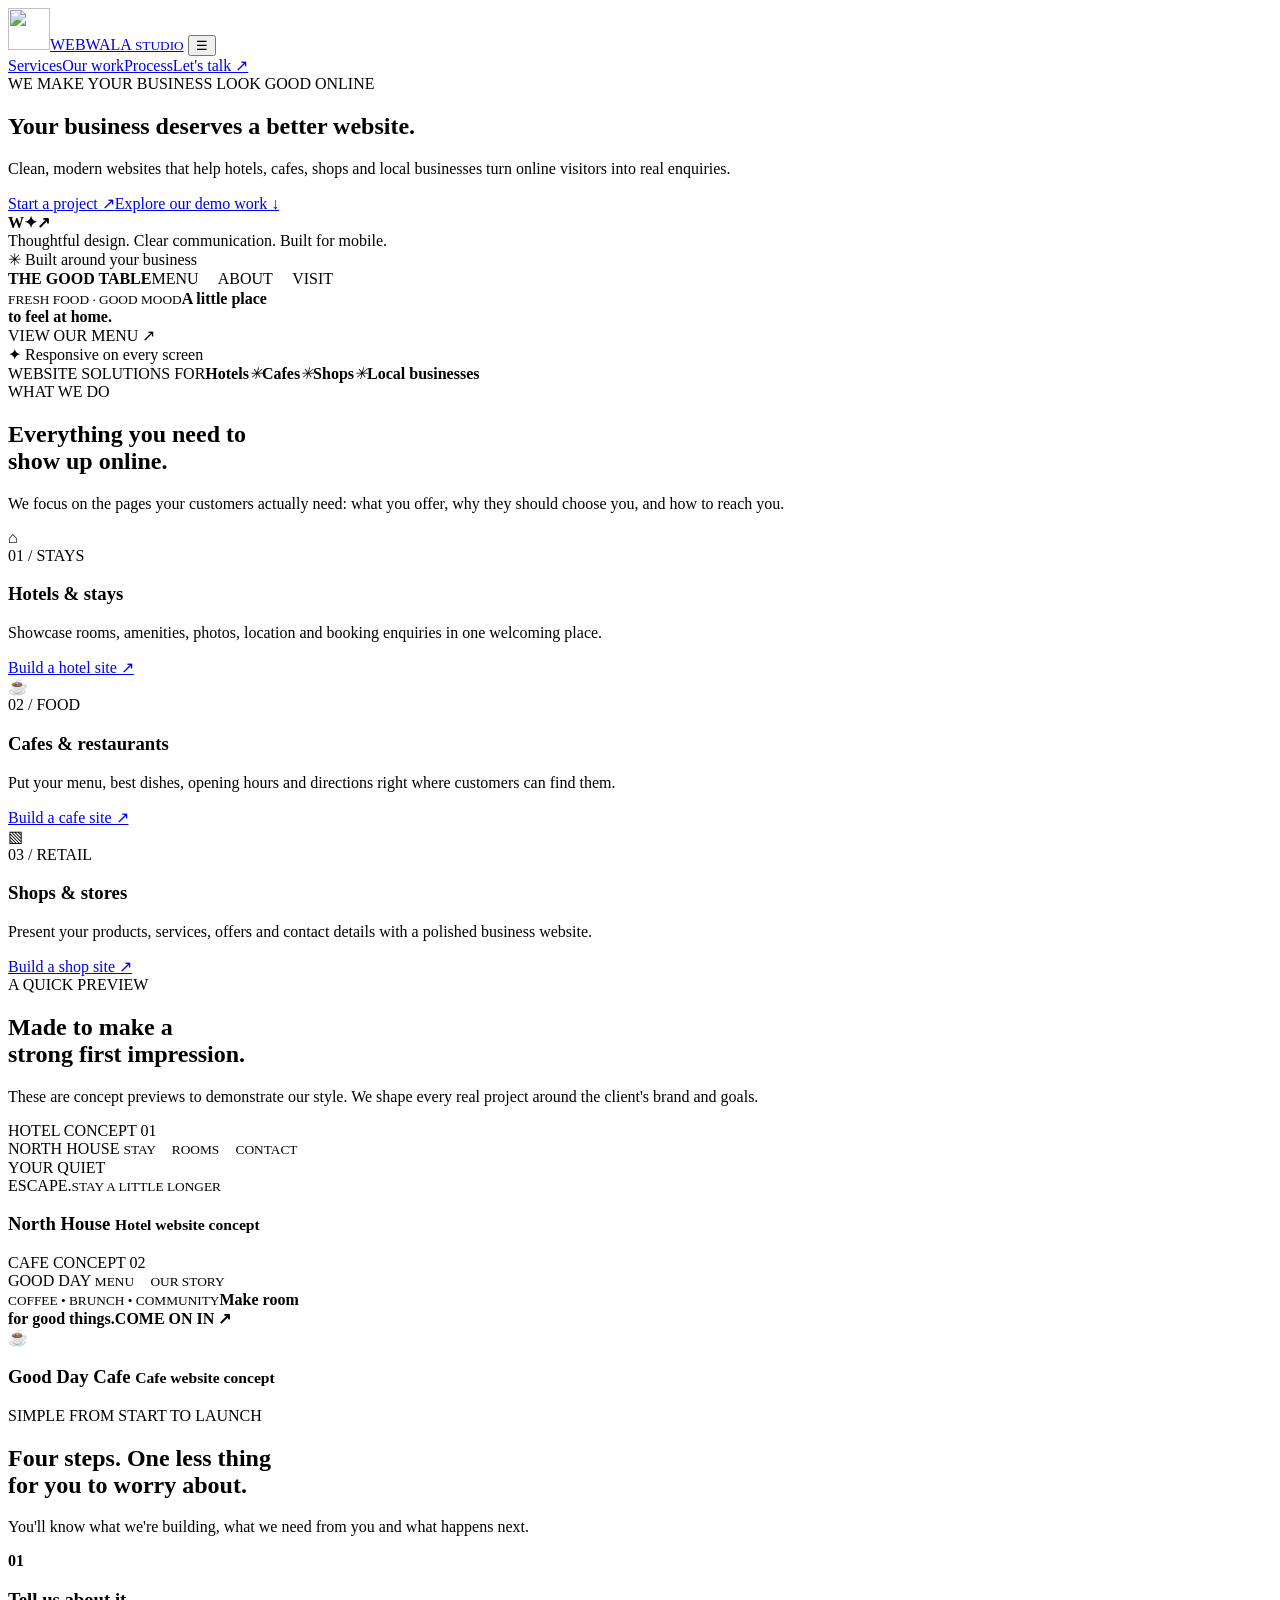
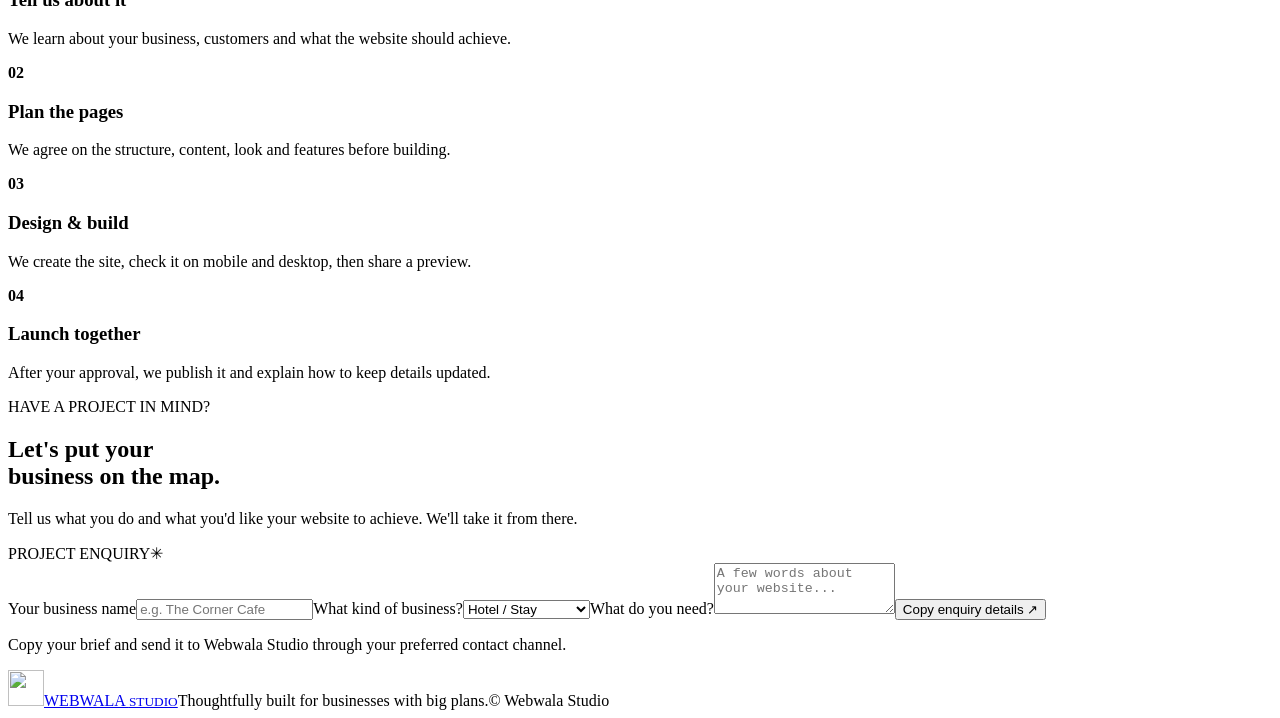
==== index.html @ 2ee3a4ec "Add Webwala Studio website" ====
<!doctype html>
<html lang="en">
<head>
  <meta charset="utf-8">
  <meta name="viewport" content="width=device-width, initial-scale=1">
  <meta name="theme-color" content="#ffffff">
  <meta name="description" content="Webwala Studio builds clean, modern websites for hotels, cafes, shops and growing businesses.">
  <title>Webwala Studio — Websites for Businesses</title>
  <link rel="icon" href="assets/logo.svg" type="image/svg+xml">
  <link rel="preconnect" href="https://fonts.googleapis.com">
  <link rel="preconnect" href="https://fonts.gstatic.com" crossorigin>
  <link href="https://fonts.googleapis.com/css2?family=DM+Sans:wght@400;500;600;700&family=Manrope:wght@400;500;600;700;800&display=swap" rel="stylesheet">
  <link rel="stylesheet" href="styles.css">
</head>
<body>
<header class="site-header">
  <a class="brand" href="#home"><img src="assets/logo.svg" alt="" width="42" height="42"><span>WEBWALA <small>STUDIO</small></span></a>
  <button class="menu-toggle" aria-label="Toggle menu" aria-expanded="false">☰</button>
  <nav class="nav"><a href="#services">Services</a><a href="#work">Our work</a><a href="#process">Process</a><a href="#contact" class="nav-cta">Let's talk ↗</a></nav>
</header>
<main id="home">
<section class="hero section-wrap">
  <div class="hero-copy"><div class="eyebrow"><i></i> WE MAKE YOUR BUSINESS LOOK GOOD ONLINE</div>
    <h1>Your business deserves a <span>better website.</span></h1>
    <p class="hero-lead">Clean, modern websites that help hotels, cafes, shops and local businesses turn online visitors into real enquiries.</p>
    <div class="hero-actions"><a class="button button-dark" href="#contact">Start a project ↗</a><a class="text-link" href="#work">Explore our demo work ↓</a></div>
    <div class="hero-proof"><div class="avatars"><b>W</b><b>✦</b><b>↗</b></div><span>Thoughtful design. Clear communication. Built for mobile.</span></div>
  </div>
  <div class="hero-art"><div class="float-tag tag-top">✳ Built around your business</div><div class="browser-card"><div class="browser-top"><span></span><span></span><span></span><i></i></div><div class="mock-site"><div class="mock-nav"><b>THE GOOD TABLE</b><span>MENU　 ABOUT　 VISIT</span></div><div class="mock-content"><small>FRESH FOOD · GOOD MOOD</small><strong>A little place<br>to feel at home.</strong><div class="mock-pill">VIEW OUR MENU ↗</div></div><div class="mock-food"><div class="plate"><div class="food"></div></div></div></div></div><div class="float-tag tag-bottom">✦ Responsive on every screen</div><div class="art-dot dot-one"></div><div class="art-dot dot-two"></div></div>
</section>
<section class="trust-strip"><div class="section-wrap trust-inner"><span>WEBSITE SOLUTIONS FOR</span><b>Hotels</b><i>✳</i><b>Cafes</b><i>✳</i><b>Shops</b><i>✳</i><b>Local businesses</b></div></section>
<section class="section section-wrap" id="services"><div class="section-heading"><div><div class="eyebrow">WHAT WE DO</div><h2>Everything you need to<br><span>show up online.</span></h2></div><p>We focus on the pages your customers actually need: what you offer, why they should choose you, and how to reach you.</p></div>
<div class="service-grid">
<article class="service-card"><div class="service-icon">⌂</div><div class="card-number">01 / STAYS</div><h3>Hotels & stays</h3><p>Showcase rooms, amenities, photos, location and booking enquiries in one welcoming place.</p><a href="#contact">Build a hotel site ↗</a></article>
<article class="service-card featured"><div class="service-icon">☕</div><div class="card-number">02 / FOOD</div><h3>Cafes & restaurants</h3><p>Put your menu, best dishes, opening hours and directions right where customers can find them.</p><a href="#contact">Build a cafe site ↗</a></article>
<article class="service-card"><div class="service-icon">▧</div><div class="card-number">03 / RETAIL</div><h3>Shops & stores</h3><p>Present your products, services, offers and contact details with a polished business website.</p><a href="#contact">Build a shop site ↗</a></article>
</div></section>
<section class="work-section" id="work"><div class="section section-wrap"><div class="section-heading"><div><div class="eyebrow">A QUICK PREVIEW</div><h2>Made to make a<br><span>strong first impression.</span></h2></div><p>These are concept previews to demonstrate our style. We shape every real project around the client's brand and goals.</p></div>
<div class="work-grid"><article class="work-card"><div class="work-label">HOTEL CONCEPT <span>01</span></div><div class="hotel-preview"><div class="preview-nav">NORTH HOUSE <small>STAY　 ROOMS　 CONTACT</small></div><div class="hotel-scene"><span>YOUR QUIET<br>ESCAPE.</span><small>STAY A LITTLE LONGER</small></div></div><h3>North House <small>Hotel website concept</small></h3></article>
<article class="work-card"><div class="work-label">CAFE CONCEPT <span>02</span></div><div class="cafe-preview"><div class="cafe-top">GOOD DAY <small>MENU　 OUR STORY</small></div><div class="cafe-center"><small>COFFEE • BRUNCH • COMMUNITY</small><strong>Make room<br>for good things.</strong><b>COME ON IN ↗</b></div><div class="coffee-cup">☕</div></div><h3>Good Day Cafe <small>Cafe website concept</small></h3></article></div>
</div></section>
<section class="section section-wrap" id="process"><div class="section-heading"><div><div class="eyebrow">SIMPLE FROM START TO LAUNCH</div><h2>Four steps. <span>One less thing</span><br>for you to worry about.</h2></div><p>You'll know what we're building, what we need from you and what happens next.</p></div>
<div class="process-grid"><div><b>01</b><h3>Tell us about it</h3><p>We learn about your business, customers and what the website should achieve.</p></div><div><b>02</b><h3>Plan the pages</h3><p>We agree on the structure, content, look and features before building.</p></div><div><b>03</b><h3>Design & build</h3><p>We create the site, check it on mobile and desktop, then share a preview.</p></div><div><b>04</b><h3>Launch together</h3><p>After your approval, we publish it and explain how to keep details updated.</p></div></div></section>
<section class="contact-section" id="contact"><div class="section-wrap contact-inner"><div><div class="eyebrow">HAVE A PROJECT IN MIND?</div><h2>Let's put your<br>business <span>on the map.</span></h2><p>Tell us what you do and what you'd like your website to achieve. We'll take it from there.</p></div><div class="contact-panel"><div class="contact-top"><span>PROJECT ENQUIRY</span><span>✳</span></div><label for="business">Your business name</label><input id="business" placeholder="e.g. The Corner Cafe"><label for="type">What kind of business?</label><select id="type"><option>Hotel / Stay</option><option>Cafe / Restaurant</option><option>Shop / Store</option><option>Other business</option></select><label for="needs">What do you need?</label><textarea id="needs" rows="3" placeholder="A few words about your website..."></textarea><button class="button button-dark full" id="copy-brief">Copy enquiry details ↗</button><p class="form-note" id="form-note">Copy your brief and send it to Webwala Studio through your preferred contact channel.</p></div></div></section>
</main>
<footer class="footer"><div class="section-wrap footer-inner"><a class="brand" href="#home"><img src="assets/logo.svg" alt="" width="36" height="36"><span>WEBWALA <small>STUDIO</small></span></a><span>Thoughtfully built for businesses with big plans.</span><span>© <span id="year"></span> Webwala Studio</span></div></footer>
<script src="script.js"></script>
</body></html>
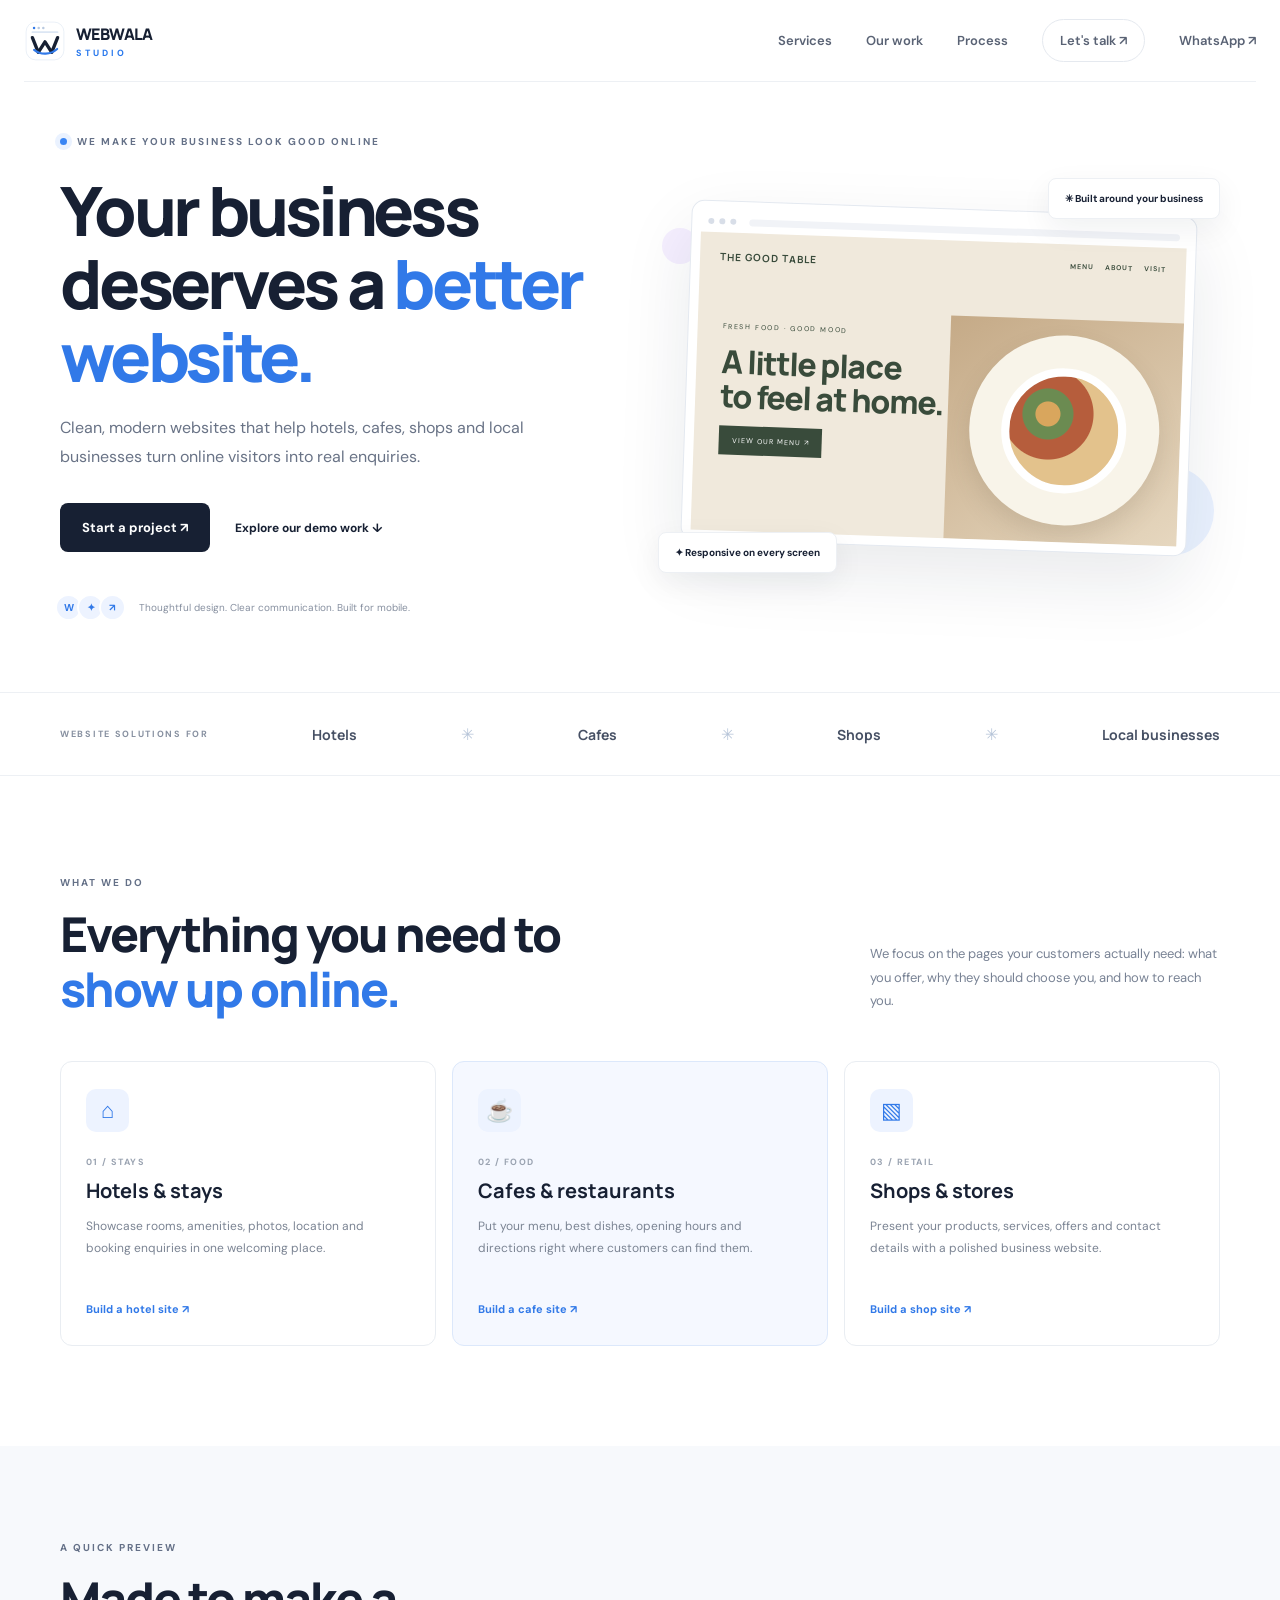
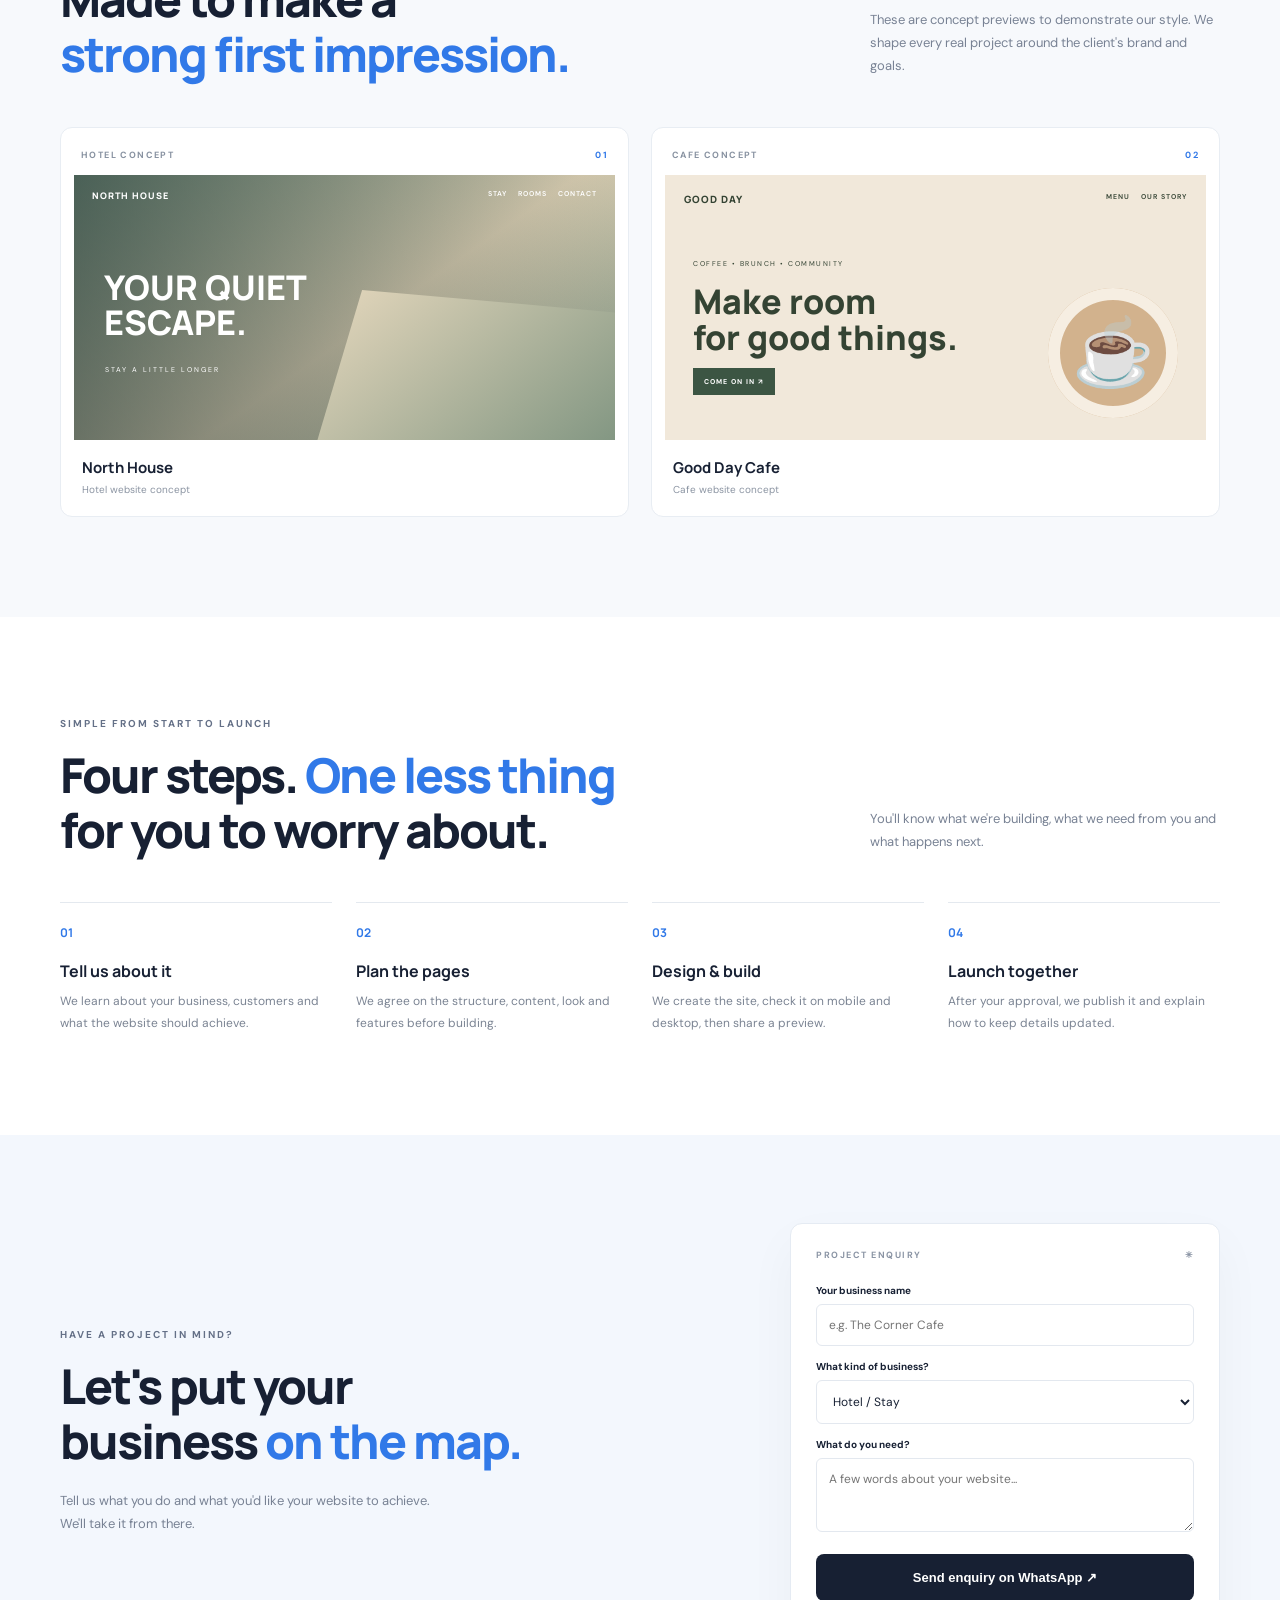
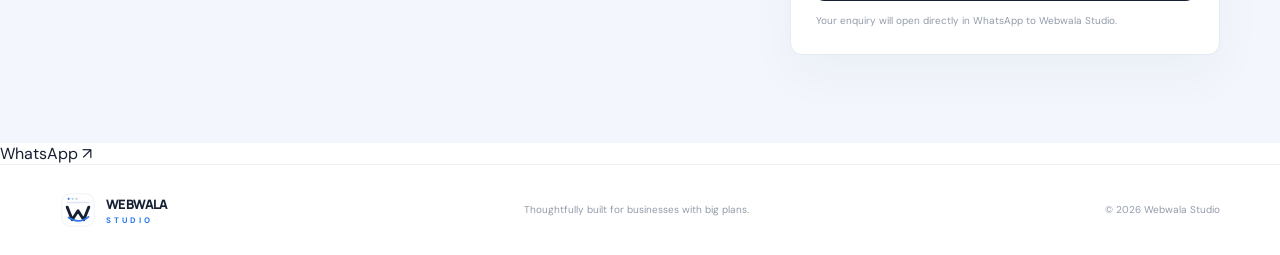
==== commit ade13105: "Add direct WhatsApp contact and enquiry action" ====
--- a/index.html
+++ b/index.html
@@ -16,7 +16,7 @@
 <header class="site-header">
   <a class="brand" href="#home"><img src="assets/logo.svg" alt="" width="42" height="42"><span>WEBWALA <small>STUDIO</small></span></a>
   <button class="menu-toggle" aria-label="Toggle menu" aria-expanded="false">☰</button>
-  <nav class="nav"><a href="#services">Services</a><a href="#work">Our work</a><a href="#process">Process</a><a href="#contact" class="nav-cta">Let's talk ↗</a></nav>
+  <nav class="nav"><a href="#services">Services</a><a href="#work">Our work</a><a href="#process">Process</a><a href="#contact" class="nav-cta">Let's talk ↗</a><a class="nav-whatsapp" href="https://wa.me/919561954073" target="_blank" rel="noopener">WhatsApp ↗</a></nav>
 </header>
 <main id="home">
 <section class="hero section-wrap">
@@ -41,8 +41,9 @@
 </div></section>
 <section class="section section-wrap" id="process"><div class="section-heading"><div><div class="eyebrow">SIMPLE FROM START TO LAUNCH</div><h2>Four steps. <span>One less thing</span><br>for you to worry about.</h2></div><p>You'll know what we're building, what we need from you and what happens next.</p></div>
 <div class="process-grid"><div><b>01</b><h3>Tell us about it</h3><p>We learn about your business, customers and what the website should achieve.</p></div><div><b>02</b><h3>Plan the pages</h3><p>We agree on the structure, content, look and features before building.</p></div><div><b>03</b><h3>Design & build</h3><p>We create the site, check it on mobile and desktop, then share a preview.</p></div><div><b>04</b><h3>Launch together</h3><p>After your approval, we publish it and explain how to keep details updated.</p></div></div></section>
-<section class="contact-section" id="contact"><div class="section-wrap contact-inner"><div><div class="eyebrow">HAVE A PROJECT IN MIND?</div><h2>Let's put your<br>business <span>on the map.</span></h2><p>Tell us what you do and what you'd like your website to achieve. We'll take it from there.</p></div><div class="contact-panel"><div class="contact-top"><span>PROJECT ENQUIRY</span><span>✳</span></div><label for="business">Your business name</label><input id="business" placeholder="e.g. The Corner Cafe"><label for="type">What kind of business?</label><select id="type"><option>Hotel / Stay</option><option>Cafe / Restaurant</option><option>Shop / Store</option><option>Other business</option></select><label for="needs">What do you need?</label><textarea id="needs" rows="3" placeholder="A few words about your website..."></textarea><button class="button button-dark full" id="copy-brief">Copy enquiry details ↗</button><p class="form-note" id="form-note">Copy your brief and send it to Webwala Studio through your preferred contact channel.</p></div></div></section>
+<section class="contact-section" id="contact"><div class="section-wrap contact-inner"><div><div class="eyebrow">HAVE A PROJECT IN MIND?</div><h2>Let's put your<br>business <span>on the map.</span></h2><p>Tell us what you do and what you'd like your website to achieve. We'll take it from there.</p></div><div class="contact-panel"><div class="contact-top"><span>PROJECT ENQUIRY</span><span>✳</span></div><label for="business">Your business name</label><input id="business" placeholder="e.g. The Corner Cafe"><label for="type">What kind of business?</label><select id="type"><option>Hotel / Stay</option><option>Cafe / Restaurant</option><option>Shop / Store</option><option>Other business</option></select><label for="needs">What do you need?</label><textarea id="needs" rows="3" placeholder="A few words about your website..."></textarea><button class="button button-dark full" id="send-whatsapp">Send enquiry on WhatsApp ↗</button><p class="form-note" id="form-note">Your enquiry will open directly in WhatsApp to Webwala Studio.</p></div></div></section>
 </main>
+<a class="whatsapp-float" href="https://wa.me/919561954073?text=Hello%20Webwala%20Studio!%20I%20need%20a%20website." target="_blank" rel="noopener" aria-label="Chat with Webwala Studio on WhatsApp">WhatsApp <span>↗</span></a>
 <footer class="footer"><div class="section-wrap footer-inner"><a class="brand" href="#home"><img src="assets/logo.svg" alt="" width="36" height="36"><span>WEBWALA <small>STUDIO</small></span></a><span>Thoughtfully built for businesses with big plans.</span><span>© <span id="year"></span> Webwala Studio</span></div></footer>
 <script src="script.js"></script>
 </body></html>
--- a/styles.css
+++ b/styles.css
@@ -0,0 +1 @@
+*{box-sizing:border-box}html{scroll-behavior:smooth}body{margin:0;background:#fff;color:#172033;font-family:"DM Sans",sans-serif}a{color:inherit;text-decoration:none}.section-wrap{width:min(1160px,calc(100% - 48px));margin:auto}.site-header{height:82px;display:flex;align-items:center;justify-content:space-between;width:min(1240px,calc(100% - 48px));margin:auto;border-bottom:1px solid #edf0f4}.brand{display:flex;align-items:center;gap:10px;font:800 16px Manrope,sans-serif;letter-spacing:-.6px}.brand img{object-fit:contain}.brand small{display:block;font:700 9px "DM Sans",sans-serif;letter-spacing:3px;color:#2878ed;margin-top:2px}.nav{display:flex;align-items:center;gap:34px;font-size:13px;font-weight:600;color:#596274}.nav a:hover,.text-link:hover{color:#2878ed}.nav-cta{padding:12px 17px;border:1px solid #e5e9ef;border-radius:30px}.menu-toggle{display:none;background:none;border:0;font-size:24px}.hero{min-height:610px;display:grid;grid-template-columns:1fr 1fr;align-items:center;gap:35px;padding:52px 0 70px}.eyebrow{font-size:10px;letter-spacing:2px;font-weight:700;color:#647087;display:flex;align-items:center;gap:10px}.eyebrow i{width:7px;height:7px;border-radius:50%;background:#3985f4;box-shadow:0 0 0 5px #eaf2ff}.hero h1{font:800 clamp(42px,5.4vw,68px)/1.08 Manrope,sans-serif;letter-spacing:-3.7px;margin:26px 0 20px}.hero h1 span,h2 span{color:#3179e8}.hero-lead{font-size:16px;line-height:1.8;color:#697386;max-width:480px}.hero-actions{display:flex;align-items:center;gap:25px;margin-top:32px}.button{border:0;display:inline-flex;align-items:center;justify-content:center;padding:16px 22px;border-radius:8px;font-weight:700;font-size:13px;cursor:pointer}.button-dark{background:#172033;color:#fff}.button-dark:hover{background:#3179e8}.text-link{font-size:12px;font-weight:700}.hero-proof{display:flex;align-items:center;gap:13px;margin-top:42px;color:#8790a0;font-size:10px}.avatars{display:flex}.avatars b{width:27px;height:27px;border-radius:50%;display:grid;place-items:center;background:#edf3ff;color:#3179e8;border:2px solid white;margin-left:-5px}.hero-art{height:440px;position:relative;display:grid;place-items:center}.browser-card{width:90%;height:340px;border:1px solid #e4e9f0;border-radius:13px;padding:9px;background:white;box-shadow:0 28px 70px #17203318;transform:rotate(2deg);position:relative;z-index:1}.browser-top{height:22px;display:flex;gap:5px;align-items:center;padding:0 7px}.browser-top span{width:6px;height:6px;background:#d8dee8;border-radius:50%}.browser-top i{height:7px;background:#f1f3f7;border-radius:10px;flex:1;margin-left:8px}.mock-site{height:calc(100% - 22px);background:#f0e9dc;position:relative;overflow:hidden;color:#394b3b}.mock-nav{padding:17px 20px;font:800 10px Manrope;letter-spacing:1px;display:flex;justify-content:space-between}.mock-nav span{font:600 7px "DM Sans"}.mock-content{position:absolute;left:25px;top:80px;z-index:2}.mock-content small{font-size:7px;letter-spacing:1.6px}.mock-content strong{display:block;font:800 32px/1.06 Manrope;letter-spacing:-1px;margin:12px 0}.mock-pill{display:inline-block;background:#394b3b;color:white;padding:10px 13px;font-size:7px;letter-spacing:1px}.mock-food{position:absolute;right:0;bottom:0;width:48%;height:75%;background:linear-gradient(145deg,#c5aa87,#e6d7bf);display:grid;place-items:center}.plate{width:190px;height:190px;border-radius:50%;background:#f8f4e9;display:grid;place-items:center;box-shadow:0 12px 25px #5a493326}.food{width:125px;height:125px;border-radius:50%;background:radial-gradient(circle at 35% 35%,#d9a65d 0 12%,#6b8b51 13% 25%,#b65d3c 26% 45%,#e3c28c 46%);border:8px solid #fff}.float-tag{position:absolute;background:white;border:1px solid #edf0f4;border-radius:8px;padding:13px 16px;font-size:10px;font-weight:700;box-shadow:0 10px 30px #17203310;z-index:2}.tag-top{top:20px;right:0}.tag-bottom{bottom:25px;left:0}.art-dot{position:absolute;border-radius:50%;background:#eaf2ff}.dot-one{width:90px;height:90px;right:6px;bottom:42px}.dot-two{width:36px;height:36px;left:4px;top:70px;background:#f5efff}.trust-strip{border-top:1px solid #edf0f4;border-bottom:1px solid #edf0f4}.trust-inner{min-height:82px;display:flex;align-items:center;justify-content:space-between;color:#8790a0}.trust-inner>span{font-size:9px;letter-spacing:1.7px;font-weight:700}.trust-inner b{font:700 14px Manrope;color:#465064}.trust-inner i{font-style:normal;color:#b6c4d8}.section{padding-top:100px;padding-bottom:100px}.section-heading{display:flex;justify-content:space-between;align-items:end;gap:40px;margin-bottom:45px}.section-heading h2,.contact-inner h2{font:800 clamp(32px,4vw,48px)/1.14 Manrope;letter-spacing:-2px;margin:18px 0 0}.section-heading>p{max-width:350px;color:#788294;font-size:13px;line-height:1.8;margin:0 0 4px}.service-grid{display:grid;grid-template-columns:repeat(3,1fr);gap:16px}.service-card{border:1px solid #e9edf2;border-radius:12px;padding:27px 25px;min-height:275px;transition:.2s}.service-card:hover{transform:translateY(-5px);box-shadow:0 20px 45px #1720330c}.service-card.featured{background:#f5f8ff;border-color:#dce8fb}.service-icon{width:43px;height:43px;border-radius:10px;background:#edf3ff;color:#3179e8;display:grid;place-items:center;font-size:22px}.card-number{font-size:9px;letter-spacing:1.4px;color:#9aa3b1;font-weight:700;margin-top:24px}.service-card h3{font:700 20px Manrope;margin:9px 0}.service-card p{font-size:12px;line-height:1.8;color:#7b8493;min-height:64px}.service-card a{display:inline-block;margin-top:10px;font-size:11px;font-weight:700;color:#3179e8}.work-section{background:#f7f9fc}.work-section .section{padding-top:95px;padding-bottom:100px}.work-grid{display:grid;grid-template-columns:1fr 1fr;gap:22px}.work-card{background:white;border:1px solid #e8edf3;border-radius:12px;padding:13px}.work-label{display:flex;justify-content:space-between;font-size:9px;letter-spacing:1.4px;font-weight:700;color:#8892a1;padding:8px 7px 14px}.work-label span{color:#3179e8}.hotel-preview,.cafe-preview{height:265px;overflow:hidden;position:relative}.hotel-preview{background:linear-gradient(135deg,#c3c7b7,#8b9b89)}.preview-nav{height:40px;padding:14px 18px;font:800 9px Manrope;color:#fff;letter-spacing:1px;position:relative;z-index:2}.preview-nav small{float:right;font:600 7px "DM Sans"}.hotel-scene{position:absolute;inset:0;background:linear-gradient(90deg,#1e302e88,#1e302e00),linear-gradient(145deg,#7d9885,#d4c9ae 55%,#718a7b)}.hotel-scene:after{content:"";position:absolute;width:55%;height:150px;right:0;bottom:0;background:linear-gradient(140deg,#e6d8bd,#839783);clip-path:polygon(15% 0,100% 15%,100% 100%,0 100%)}.hotel-scene span{position:absolute;z-index:2;left:30px;top:95px;color:white;font:800 34px/1.03 Manrope}.hotel-scene small{position:absolute;z-index:2;left:31px;top:190px;color:white;font-size:7px;letter-spacing:2px}.work-card h3{font:700 15px Manrope;margin:17px 8px 7px}.work-card h3 small{display:block;font:400 10px "DM Sans";color:#8b94a2;margin-top:5px}.cafe-preview{background:#f1e8da;color:#344333}.cafe-top{padding:17px 19px;font:800 10px Manrope;letter-spacing:1px}.cafe-top small{float:right;font:600 7px "DM Sans"}.cafe-center{position:absolute;left:28px;top:75px}.cafe-center small{font-size:7px;letter-spacing:1.5px}.cafe-center strong{display:block;font:800 34px/1.05 Manrope;margin:13px 0}.cafe-center b{font-size:7px;letter-spacing:1px;background:#3c5543;color:white;padding:9px 11px;display:inline-block}.coffee-cup{position:absolute;right:28px;bottom:22px;width:130px;height:130px;border-radius:50%;background:#d2b28d;display:grid;place-items:center;font-size:66px;box-shadow:inset 0 0 0 12px #f6eee2}.process-grid{display:grid;grid-template-columns:repeat(4,1fr);gap:24px}.process-grid>div{border-top:1px solid #e4e9ef;padding-top:18px}.process-grid>div>b{font:700 12px Manrope;color:#3179e8}.process-grid h3{font:700 16px Manrope;margin:18px 0 9px}.process-grid p{font-size:12px;line-height:1.8;color:#7b8493;margin:0}.contact-section{background:#f3f7fd}.contact-inner{padding-top:88px;padding-bottom:88px;display:grid;grid-template-columns:1fr 430px;gap:80px;align-items:center}.contact-inner>div:first-child>p{max-width:380px;font-size:13px;line-height:1.8;color:#788294;margin-top:20px}.contact-panel{background:white;border:1px solid #e5ebf3;border-radius:12px;padding:25px;box-shadow:0 20px 50px #1720330a}.contact-top{display:flex;justify-content:space-between;font-size:9px;letter-spacing:1.5px;font-weight:700;color:#8a94a4;margin-bottom:23px}label{display:block;font-size:10px;font-weight:700;margin:14px 0 7px}input,select,textarea{width:100%;border:1px solid #e3e8ef;border-radius:6px;padding:12px;font:12px "DM Sans";color:#172033;background:#fff;outline:none}input:focus,select:focus,textarea:focus{border-color:#6ea2f2}textarea{resize:vertical}.full{width:100%;margin-top:17px}.form-note{font-size:10px;line-height:1.6;color:#929baa;margin:12px 0 0}.footer{border-top:1px solid #edf0f4}.footer-inner{min-height:90px;display:flex;align-items:center;justify-content:space-between;gap:20px}.footer-inner>span{font-size:10px;color:#929baa}.footer .brand{font-size:13px}.footer .brand small{font-size:8px}@media(max-width:800px){.hero{grid-template-columns:1fr;padding-top:65px;gap:10px}.hero-art{height:390px}.section-heading{display:block}.section-heading>p{margin-top:18px}.contact-inner{grid-template-columns:1fr;gap:35px}.contact-panel{max-width:520px}.trust-inner{flex-wrap:wrap;gap:14px;padding:18px 0}.trust-inner>span{width:100%}.process-grid{grid-template-columns:1fr 1fr;row-gap:35px}}@media(max-width:600px){.section-wrap,.site-header{width:calc(100% - 36px)}.site-header{height:70px}.menu-toggle{display:block}.nav{display:none;position:absolute;z-index:10;top:70px;left:0;right:0;background:white;padding:18px 22px 24px;border-bottom:1px solid #edf0f4;flex-direction:column;align-items:stretch;gap:18px}.nav.open{display:flex}.nav .nav-cta{text-align:center}.hero{min-height:auto;padding-top:58px;padding-bottom:55px}.hero h1{font-size:45px;letter-spacing:-2.7px}.hero-lead{font-size:14px}.hero-actions{gap:16px;flex-wrap:wrap}.hero-art{height:315px;margin-top:15px}.browser-card{height:260px}.mock-content{top:54px}.mock-content strong{font-size:25px}.mock-food{height:180px}.plate{width:140px;height:140px}.food{width:90px;height:90px}.tag-top{right:-3px;top:4px}.tag-bottom{bottom:0}.float-tag{font-size:9px;padding:10px}.section{padding-top:70px;padding-bottom:70px}.section-heading h2,.contact-inner h2{font-size:35px}.service-grid,.work-grid{grid-template-columns:1fr}.service-card{min-height:0}.service-card p{min-height:0}.work-section .section{padding-top:70px;padding-bottom:70px}.process-grid{gap:24px 18px}.process-grid h3{font-size:14px}.contact-inner{padding-top:70px;padding-bottom:70px}.contact-panel{padding:20px}.footer-inner{padding:20px 0;flex-wrap:wrap}.footer-inner>span{width:100%}.trust-inner b{font-size:12px}}
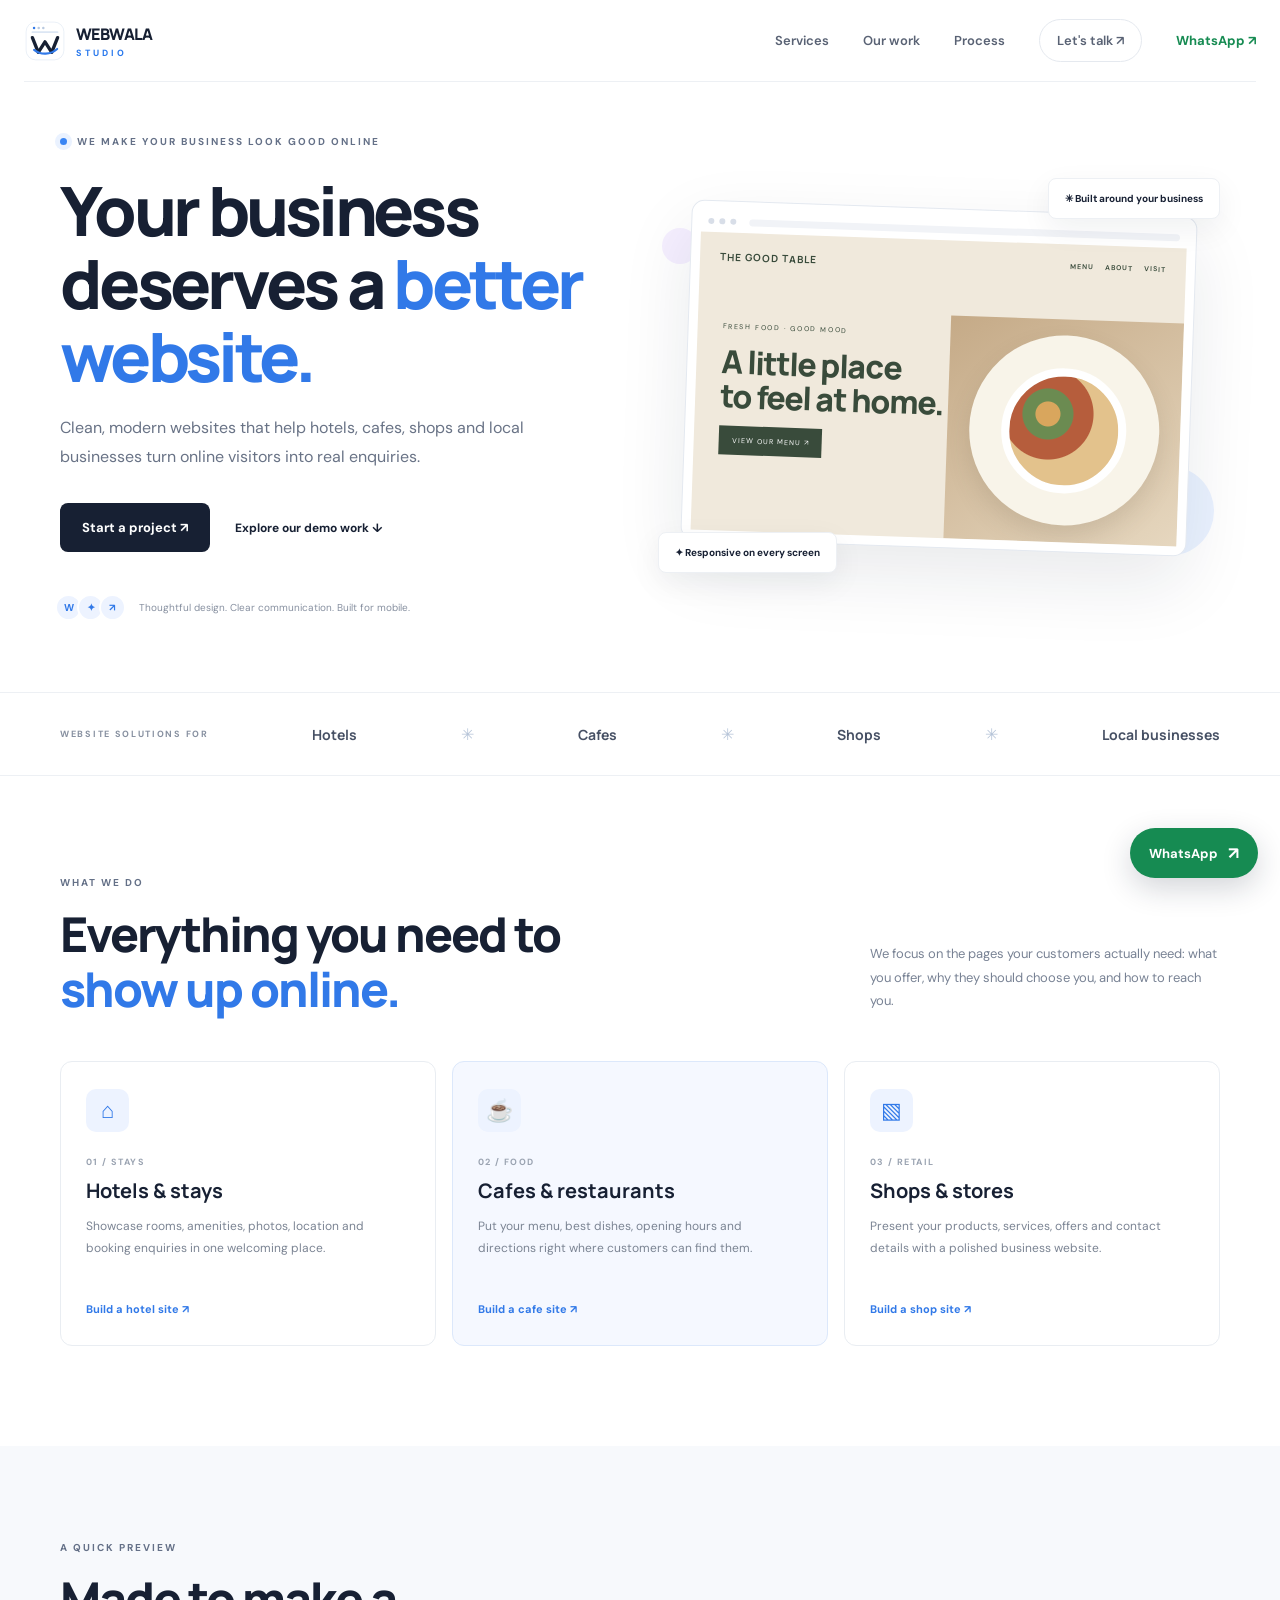
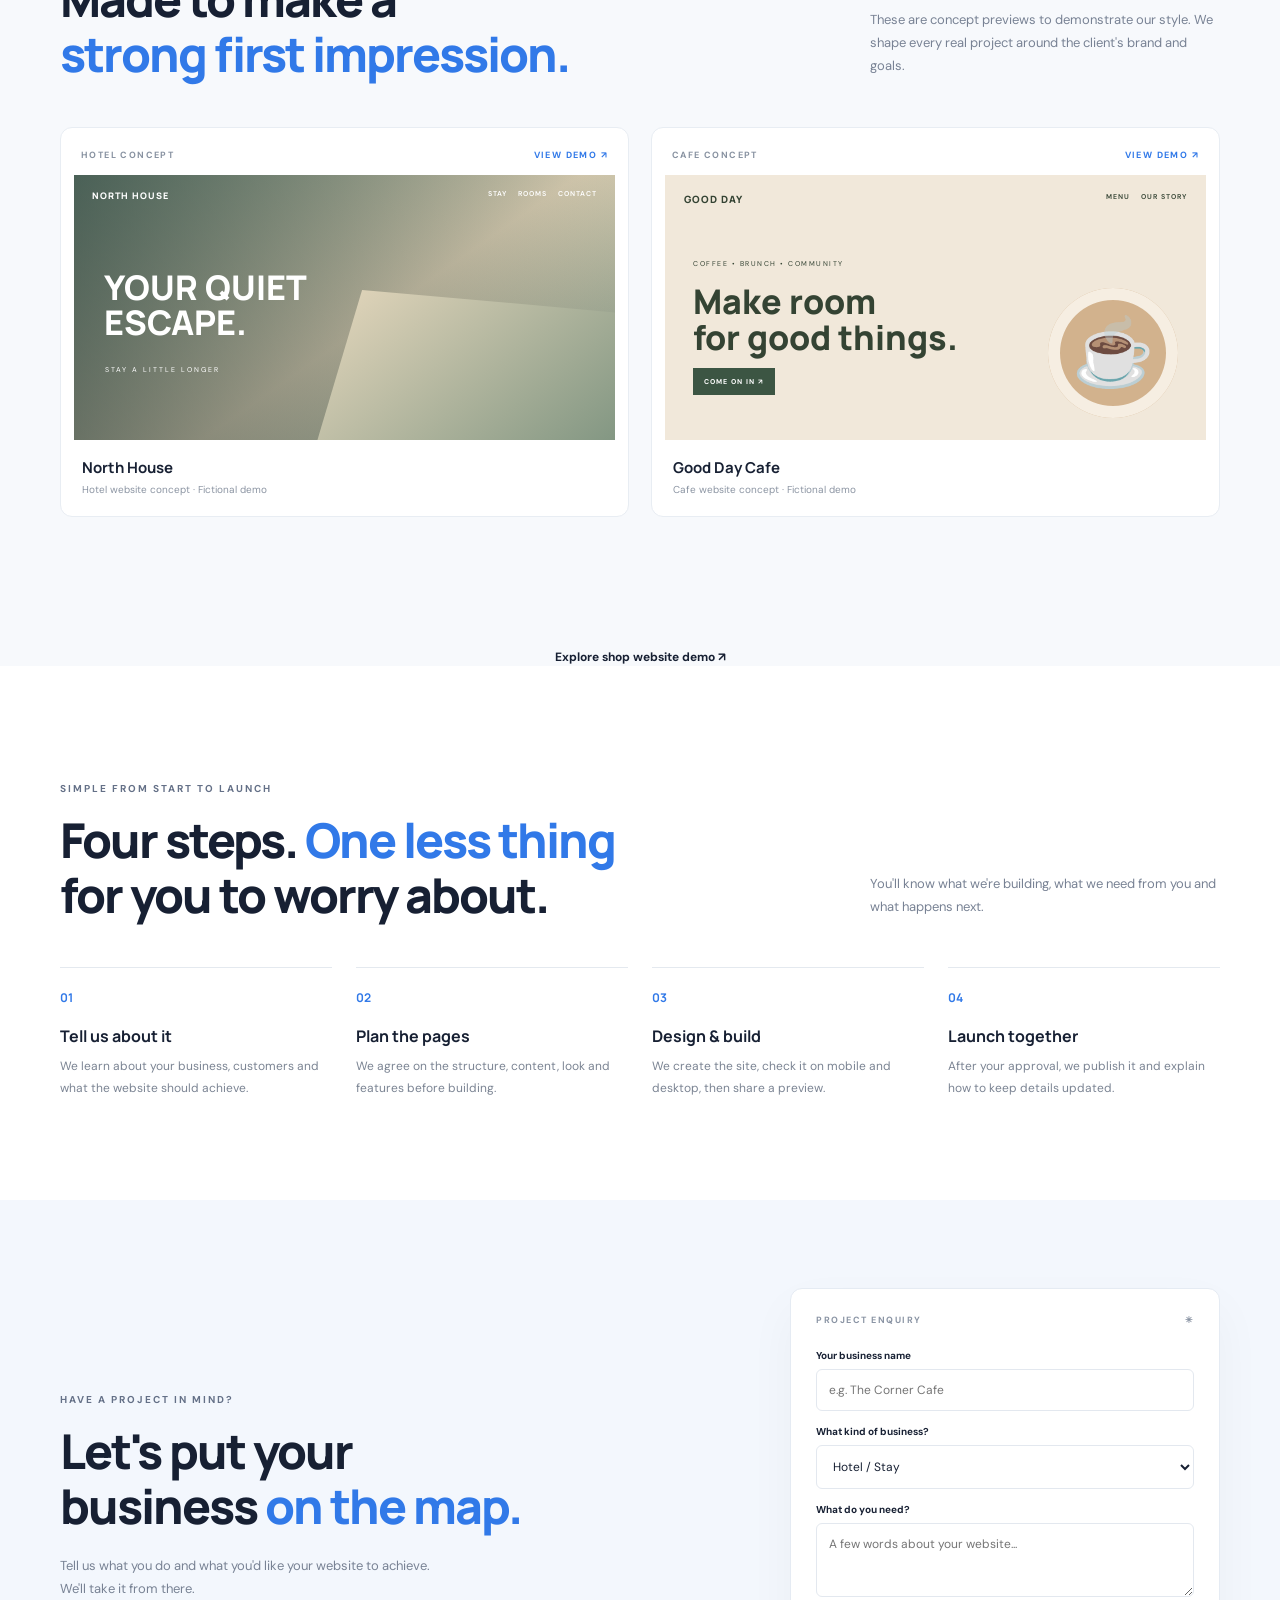
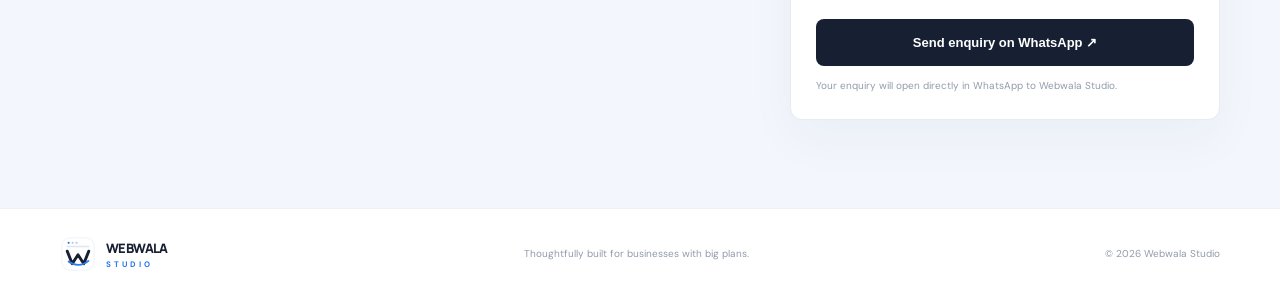
==== commit c01d5d67: "Link live portfolio demos from homepage" ====
--- a/index.html
+++ b/index.html
@@ -36,9 +36,9 @@
 <article class="service-card"><div class="service-icon">▧</div><div class="card-number">03 / RETAIL</div><h3>Shops & stores</h3><p>Present your products, services, offers and contact details with a polished business website.</p><a href="#contact">Build a shop site ↗</a></article>
 </div></section>
 <section class="work-section" id="work"><div class="section section-wrap"><div class="section-heading"><div><div class="eyebrow">A QUICK PREVIEW</div><h2>Made to make a<br><span>strong first impression.</span></h2></div><p>These are concept previews to demonstrate our style. We shape every real project around the client's brand and goals.</p></div>
-<div class="work-grid"><article class="work-card"><div class="work-label">HOTEL CONCEPT <span>01</span></div><div class="hotel-preview"><div class="preview-nav">NORTH HOUSE <small>STAY　 ROOMS　 CONTACT</small></div><div class="hotel-scene"><span>YOUR QUIET<br>ESCAPE.</span><small>STAY A LITTLE LONGER</small></div></div><h3>North House <small>Hotel website concept</small></h3></article>
-<article class="work-card"><div class="work-label">CAFE CONCEPT <span>02</span></div><div class="cafe-preview"><div class="cafe-top">GOOD DAY <small>MENU　 OUR STORY</small></div><div class="cafe-center"><small>COFFEE • BRUNCH • COMMUNITY</small><strong>Make room<br>for good things.</strong><b>COME ON IN ↗</b></div><div class="coffee-cup">☕</div></div><h3>Good Day Cafe <small>Cafe website concept</small></h3></article></div>
-</div></section>
+<div class="work-grid"><article class="work-card"><a href="hotel-demo.html" aria-label="Open hotel website demo"><div class="work-label">HOTEL CONCEPT <span>VIEW DEMO ↗</span></div><div class="hotel-preview"><div class="preview-nav">NORTH HOUSE <small>STAY　 ROOMS　 CONTACT</small></div><div class="hotel-scene"><span>YOUR QUIET<br>ESCAPE.</span><small>STAY A LITTLE LONGER</small></div></div><h3>North House <small>Hotel website concept · Fictional demo</small></h3></a></article>
+<article class="work-card"><a href="cafe-demo.html" aria-label="Open cafe website demo"><div class="work-label">CAFE CONCEPT <span>VIEW DEMO ↗</span></div><div class="cafe-preview"><div class="cafe-top">GOOD DAY <small>MENU　 OUR STORY</small></div><div class="cafe-center"><small>COFFEE • BRUNCH • COMMUNITY</small><strong>Make room<br>for good things.</strong><b>COME ON IN ↗</b></div><div class="coffee-cup">☕</div></div><h3>Good Day Cafe <small>Cafe website concept · Fictional demo</small></h3></a></article></div>
+</div><p style="text-align:center;margin-top:28px"><a class="text-link" href="shop-demo.html">Explore shop website demo ↗</a></p></section>
 <section class="section section-wrap" id="process"><div class="section-heading"><div><div class="eyebrow">SIMPLE FROM START TO LAUNCH</div><h2>Four steps. <span>One less thing</span><br>for you to worry about.</h2></div><p>You'll know what we're building, what we need from you and what happens next.</p></div>
 <div class="process-grid"><div><b>01</b><h3>Tell us about it</h3><p>We learn about your business, customers and what the website should achieve.</p></div><div><b>02</b><h3>Plan the pages</h3><p>We agree on the structure, content, look and features before building.</p></div><div><b>03</b><h3>Design & build</h3><p>We create the site, check it on mobile and desktop, then share a preview.</p></div><div><b>04</b><h3>Launch together</h3><p>After your approval, we publish it and explain how to keep details updated.</p></div></div></section>
 <section class="contact-section" id="contact"><div class="section-wrap contact-inner"><div><div class="eyebrow">HAVE A PROJECT IN MIND?</div><h2>Let's put your<br>business <span>on the map.</span></h2><p>Tell us what you do and what you'd like your website to achieve. We'll take it from there.</p></div><div class="contact-panel"><div class="contact-top"><span>PROJECT ENQUIRY</span><span>✳</span></div><label for="business">Your business name</label><input id="business" placeholder="e.g. The Corner Cafe"><label for="type">What kind of business?</label><select id="type"><option>Hotel / Stay</option><option>Cafe / Restaurant</option><option>Shop / Store</option><option>Other business</option></select><label for="needs">What do you need?</label><textarea id="needs" rows="3" placeholder="A few words about your website..."></textarea><button class="button button-dark full" id="send-whatsapp">Send enquiry on WhatsApp ↗</button><p class="form-note" id="form-note">Your enquiry will open directly in WhatsApp to Webwala Studio.</p></div></div></section>
--- a/styles.css
+++ b/styles.css
@@ -1 +1,7 @@
-*{box-sizing:border-box}html{scroll-behavior:smooth}body{margin:0;background:#fff;color:#172033;font-family:"DM Sans",sans-serif}a{color:inherit;text-decoration:none}.section-wrap{width:min(1160px,calc(100% - 48px));margin:auto}.site-header{height:82px;display:flex;align-items:center;justify-content:space-between;width:min(1240px,calc(100% - 48px));margin:auto;border-bottom:1px solid #edf0f4}.brand{display:flex;align-items:center;gap:10px;font:800 16px Manrope,sans-serif;letter-spacing:-.6px}.brand img{object-fit:contain}.brand small{display:block;font:700 9px "DM Sans",sans-serif;letter-spacing:3px;color:#2878ed;margin-top:2px}.nav{display:flex;align-items:center;gap:34px;font-size:13px;font-weight:600;color:#596274}.nav a:hover,.text-link:hover{color:#2878ed}.nav-cta{padding:12px 17px;border:1px solid #e5e9ef;border-radius:30px}.menu-toggle{display:none;background:none;border:0;font-size:24px}.hero{min-height:610px;display:grid;grid-template-columns:1fr 1fr;align-items:center;gap:35px;padding:52px 0 70px}.eyebrow{font-size:10px;letter-spacing:2px;font-weight:700;color:#647087;display:flex;align-items:center;gap:10px}.eyebrow i{width:7px;height:7px;border-radius:50%;background:#3985f4;box-shadow:0 0 0 5px #eaf2ff}.hero h1{font:800 clamp(42px,5.4vw,68px)/1.08 Manrope,sans-serif;letter-spacing:-3.7px;margin:26px 0 20px}.hero h1 span,h2 span{color:#3179e8}.hero-lead{font-size:16px;line-height:1.8;color:#697386;max-width:480px}.hero-actions{display:flex;align-items:center;gap:25px;margin-top:32px}.button{border:0;display:inline-flex;align-items:center;justify-content:center;padding:16px 22px;border-radius:8px;font-weight:700;font-size:13px;cursor:pointer}.button-dark{background:#172033;color:#fff}.button-dark:hover{background:#3179e8}.text-link{font-size:12px;font-weight:700}.hero-proof{display:flex;align-items:center;gap:13px;margin-top:42px;color:#8790a0;font-size:10px}.avatars{display:flex}.avatars b{width:27px;height:27px;border-radius:50%;display:grid;place-items:center;background:#edf3ff;color:#3179e8;border:2px solid white;margin-left:-5px}.hero-art{height:440px;position:relative;display:grid;place-items:center}.browser-card{width:90%;height:340px;border:1px solid #e4e9f0;border-radius:13px;padding:9px;background:white;box-shadow:0 28px 70px #17203318;transform:rotate(2deg);position:relative;z-index:1}.browser-top{height:22px;display:flex;gap:5px;align-items:center;padding:0 7px}.browser-top span{width:6px;height:6px;background:#d8dee8;border-radius:50%}.browser-top i{height:7px;background:#f1f3f7;border-radius:10px;flex:1;margin-left:8px}.mock-site{height:calc(100% - 22px);background:#f0e9dc;position:relative;overflow:hidden;color:#394b3b}.mock-nav{padding:17px 20px;font:800 10px Manrope;letter-spacing:1px;display:flex;justify-content:space-between}.mock-nav span{font:600 7px "DM Sans"}.mock-content{position:absolute;left:25px;top:80px;z-index:2}.mock-content small{font-size:7px;letter-spacing:1.6px}.mock-content strong{display:block;font:800 32px/1.06 Manrope;letter-spacing:-1px;margin:12px 0}.mock-pill{display:inline-block;background:#394b3b;color:white;padding:10px 13px;font-size:7px;letter-spacing:1px}.mock-food{position:absolute;right:0;bottom:0;width:48%;height:75%;background:linear-gradient(145deg,#c5aa87,#e6d7bf);display:grid;place-items:center}.plate{width:190px;height:190px;border-radius:50%;background:#f8f4e9;display:grid;place-items:center;box-shadow:0 12px 25px #5a493326}.food{width:125px;height:125px;border-radius:50%;background:radial-gradient(circle at 35% 35%,#d9a65d 0 12%,#6b8b51 13% 25%,#b65d3c 26% 45%,#e3c28c 46%);border:8px solid #fff}.float-tag{position:absolute;background:white;border:1px solid #edf0f4;border-radius:8px;padding:13px 16px;font-size:10px;font-weight:700;box-shadow:0 10px 30px #17203310;z-index:2}.tag-top{top:20px;right:0}.tag-bottom{bottom:25px;left:0}.art-dot{position:absolute;border-radius:50%;background:#eaf2ff}.dot-one{width:90px;height:90px;right:6px;bottom:42px}.dot-two{width:36px;height:36px;left:4px;top:70px;background:#f5efff}.trust-strip{border-top:1px solid #edf0f4;border-bottom:1px solid #edf0f4}.trust-inner{min-height:82px;display:flex;align-items:center;justify-content:space-between;color:#8790a0}.trust-inner>span{font-size:9px;letter-spacing:1.7px;font-weight:700}.trust-inner b{font:700 14px Manrope;color:#465064}.trust-inner i{font-style:normal;color:#b6c4d8}.section{padding-top:100px;padding-bottom:100px}.section-heading{display:flex;justify-content:space-between;align-items:end;gap:40px;margin-bottom:45px}.section-heading h2,.contact-inner h2{font:800 clamp(32px,4vw,48px)/1.14 Manrope;letter-spacing:-2px;margin:18px 0 0}.section-heading>p{max-width:350px;color:#788294;font-size:13px;line-height:1.8;margin:0 0 4px}.service-grid{display:grid;grid-template-columns:repeat(3,1fr);gap:16px}.service-card{border:1px solid #e9edf2;border-radius:12px;padding:27px 25px;min-height:275px;transition:.2s}.service-card:hover{transform:translateY(-5px);box-shadow:0 20px 45px #1720330c}.service-card.featured{background:#f5f8ff;border-color:#dce8fb}.service-icon{width:43px;height:43px;border-radius:10px;background:#edf3ff;color:#3179e8;display:grid;place-items:center;font-size:22px}.card-number{font-size:9px;letter-spacing:1.4px;color:#9aa3b1;font-weight:700;margin-top:24px}.service-card h3{font:700 20px Manrope;margin:9px 0}.service-card p{font-size:12px;line-height:1.8;color:#7b8493;min-height:64px}.service-card a{display:inline-block;margin-top:10px;font-size:11px;font-weight:700;color:#3179e8}.work-section{background:#f7f9fc}.work-section .section{padding-top:95px;padding-bottom:100px}.work-grid{display:grid;grid-template-columns:1fr 1fr;gap:22px}.work-card{background:white;border:1px solid #e8edf3;border-radius:12px;padding:13px}.work-label{display:flex;justify-content:space-between;font-size:9px;letter-spacing:1.4px;font-weight:700;color:#8892a1;padding:8px 7px 14px}.work-label span{color:#3179e8}.hotel-preview,.cafe-preview{height:265px;overflow:hidden;position:relative}.hotel-preview{background:linear-gradient(135deg,#c3c7b7,#8b9b89)}.preview-nav{height:40px;padding:14px 18px;font:800 9px Manrope;color:#fff;letter-spacing:1px;position:relative;z-index:2}.preview-nav small{float:right;font:600 7px "DM Sans"}.hotel-scene{position:absolute;inset:0;background:linear-gradient(90deg,#1e302e88,#1e302e00),linear-gradient(145deg,#7d9885,#d4c9ae 55%,#718a7b)}.hotel-scene:after{content:"";position:absolute;width:55%;height:150px;right:0;bottom:0;background:linear-gradient(140deg,#e6d8bd,#839783);clip-path:polygon(15% 0,100% 15%,100% 100%,0 100%)}.hotel-scene span{position:absolute;z-index:2;left:30px;top:95px;color:white;font:800 34px/1.03 Manrope}.hotel-scene small{position:absolute;z-index:2;left:31px;top:190px;color:white;font-size:7px;letter-spacing:2px}.work-card h3{font:700 15px Manrope;margin:17px 8px 7px}.work-card h3 small{display:block;font:400 10px "DM Sans";color:#8b94a2;margin-top:5px}.cafe-preview{background:#f1e8da;color:#344333}.cafe-top{padding:17px 19px;font:800 10px Manrope;letter-spacing:1px}.cafe-top small{float:right;font:600 7px "DM Sans"}.cafe-center{position:absolute;left:28px;top:75px}.cafe-center small{font-size:7px;letter-spacing:1.5px}.cafe-center strong{display:block;font:800 34px/1.05 Manrope;margin:13px 0}.cafe-center b{font-size:7px;letter-spacing:1px;background:#3c5543;color:white;padding:9px 11px;display:inline-block}.coffee-cup{position:absolute;right:28px;bottom:22px;width:130px;height:130px;border-radius:50%;background:#d2b28d;display:grid;place-items:center;font-size:66px;box-shadow:inset 0 0 0 12px #f6eee2}.process-grid{display:grid;grid-template-columns:repeat(4,1fr);gap:24px}.process-grid>div{border-top:1px solid #e4e9ef;padding-top:18px}.process-grid>div>b{font:700 12px Manrope;color:#3179e8}.process-grid h3{font:700 16px Manrope;margin:18px 0 9px}.process-grid p{font-size:12px;line-height:1.8;color:#7b8493;margin:0}.contact-section{background:#f3f7fd}.contact-inner{padding-top:88px;padding-bottom:88px;display:grid;grid-template-columns:1fr 430px;gap:80px;align-items:center}.contact-inner>div:first-child>p{max-width:380px;font-size:13px;line-height:1.8;color:#788294;margin-top:20px}.contact-panel{background:white;border:1px solid #e5ebf3;border-radius:12px;padding:25px;box-shadow:0 20px 50px #1720330a}.contact-top{display:flex;justify-content:space-between;font-size:9px;letter-spacing:1.5px;font-weight:700;color:#8a94a4;margin-bottom:23px}label{display:block;font-size:10px;font-weight:700;margin:14px 0 7px}input,select,textarea{width:100%;border:1px solid #e3e8ef;border-radius:6px;padding:12px;font:12px "DM Sans";color:#172033;background:#fff;outline:none}input:focus,select:focus,textarea:focus{border-color:#6ea2f2}textarea{resize:vertical}.full{width:100%;margin-top:17px}.form-note{font-size:10px;line-height:1.6;color:#929baa;margin:12px 0 0}.footer{border-top:1px solid #edf0f4}.footer-inner{min-height:90px;display:flex;align-items:center;justify-content:space-between;gap:20px}.footer-inner>span{font-size:10px;color:#929baa}.footer .brand{font-size:13px}.footer .brand small{font-size:8px}@media(max-width:800px){.hero{grid-template-columns:1fr;padding-top:65px;gap:10px}.hero-art{height:390px}.section-heading{display:block}.section-heading>p{margin-top:18px}.contact-inner{grid-template-columns:1fr;gap:35px}.contact-panel{max-width:520px}.trust-inner{flex-wrap:wrap;gap:14px;padding:18px 0}.trust-inner>span{width:100%}.process-grid{grid-template-columns:1fr 1fr;row-gap:35px}}@media(max-width:600px){.section-wrap,.site-header{width:calc(100% - 36px)}.site-header{height:70px}.menu-toggle{display:block}.nav{display:none;position:absolute;z-index:10;top:70px;left:0;right:0;background:white;padding:18px 22px 24px;border-bottom:1px solid #edf0f4;flex-direction:column;align-items:stretch;gap:18px}.nav.open{display:flex}.nav .nav-cta{text-align:center}.hero{min-height:auto;padding-top:58px;padding-bottom:55px}.hero h1{font-size:45px;letter-spacing:-2.7px}.hero-lead{font-size:14px}.hero-actions{gap:16px;flex-wrap:wrap}.hero-art{height:315px;margin-top:15px}.browser-card{height:260px}.mock-content{top:54px}.mock-content strong{font-size:25px}.mock-food{height:180px}.plate{width:140px;height:140px}.food{width:90px;height:90px}.tag-top{right:-3px;top:4px}.tag-bottom{bottom:0}.float-tag{font-size:9px;padding:10px}.section{padding-top:70px;padding-bottom:70px}.section-heading h2,.contact-inner h2{font-size:35px}.service-grid,.work-grid{grid-template-columns:1fr}.service-card{min-height:0}.service-card p{min-height:0}.work-section .section{padding-top:70px;padding-bottom:70px}.process-grid{gap:24px 18px}.process-grid h3{font-size:14px}.contact-inner{padding-top:70px;padding-bottom:70px}.contact-panel{padding:20px}.footer-inner{padding:20px 0;flex-wrap:wrap}.footer-inner>span{width:100%}.trust-inner b{font-size:12px}}+*{box-sizing:border-box}html{scroll-behavior:smooth}body{margin:0;background:#fff;color:#172033;font-family:"DM Sans",sans-serif}a{color:inherit;text-decoration:none}.section-wrap{width:min(1160px,calc(100% - 48px));margin:auto}.site-header{height:82px;display:flex;align-items:center;justify-content:space-between;width:min(1240px,calc(100% - 48px));margin:auto;border-bottom:1px solid #edf0f4}.brand{display:flex;align-items:center;gap:10px;font:800 16px Manrope,sans-serif;letter-spacing:-.6px}.brand img{object-fit:contain}.brand small{display:block;font:700 9px "DM Sans",sans-serif;letter-spacing:3px;color:#2878ed;margin-top:2px}.nav{display:flex;align-items:center;gap:34px;font-size:13px;font-weight:600;color:#596274}.nav a:hover,.text-link:hover{color:#2878ed}.nav-cta{padding:12px 17px;border:1px solid #e5e9ef;border-radius:30px}.menu-toggle{display:none;background:none;border:0;font-size:24px}.hero{min-height:610px;display:grid;grid-template-columns:1fr 1fr;align-items:center;gap:35px;padding:52px 0 70px}.eyebrow{font-size:10px;letter-spacing:2px;font-weight:700;color:#647087;display:flex;align-items:center;gap:10px}.eyebrow i{width:7px;height:7px;border-radius:50%;background:#3985f4;box-shadow:0 0 0 5px #eaf2ff}.hero h1{font:800 clamp(42px,5.4vw,68px)/1.08 Manrope,sans-serif;letter-spacing:-3.7px;margin:26px 0 20px}.hero h1 span,h2 span{color:#3179e8}.hero-lead{font-size:16px;line-height:1.8;color:#697386;max-width:480px}.hero-actions{display:flex;align-items:center;gap:25px;margin-top:32px}.button{border:0;display:inline-flex;align-items:center;justify-content:center;padding:16px 22px;border-radius:8px;font-weight:700;font-size:13px;cursor:pointer}.button-dark{background:#172033;color:#fff}.button-dark:hover{background:#3179e8}.text-link{font-size:12px;font-weight:700}.hero-proof{display:flex;align-items:center;gap:13px;margin-top:42px;color:#8790a0;font-size:10px}.avatars{display:flex}.avatars b{width:27px;height:27px;border-radius:50%;display:grid;place-items:center;background:#edf3ff;color:#3179e8;border:2px solid white;margin-left:-5px}.hero-art{height:440px;position:relative;display:grid;place-items:center}.browser-card{width:90%;height:340px;border:1px solid #e4e9f0;border-radius:13px;padding:9px;background:white;box-shadow:0 28px 70px #17203318;transform:rotate(2deg);position:relative;z-index:1}.browser-top{height:22px;display:flex;gap:5px;align-items:center;padding:0 7px}.browser-top span{width:6px;height:6px;background:#d8dee8;border-radius:50%}.browser-top i{height:7px;background:#f1f3f7;border-radius:10px;flex:1;margin-left:8px}.mock-site{height:calc(100% - 22px);background:#f0e9dc;position:relative;overflow:hidden;color:#394b3b}.mock-nav{padding:17px 20px;font:800 10px Manrope;letter-spacing:1px;display:flex;justify-content:space-between}.mock-nav span{font:600 7px "DM Sans"}.mock-content{position:absolute;left:25px;top:80px;z-index:2}.mock-content small{font-size:7px;letter-spacing:1.6px}.mock-content strong{display:block;font:800 32px/1.06 Manrope;letter-spacing:-1px;margin:12px 0}.mock-pill{display:inline-block;background:#394b3b;color:white;padding:10px 13px;font-size:7px;letter-spacing:1px}.mock-food{position:absolute;right:0;bottom:0;width:48%;height:75%;background:linear-gradient(145deg,#c5aa87,#e6d7bf);display:grid;place-items:center}.plate{width:190px;height:190px;border-radius:50%;background:#f8f4e9;display:grid;place-items:center;box-shadow:0 12px 25px #5a493326}.food{width:125px;height:125px;border-radius:50%;background:radial-gradient(circle at 35% 35%,#d9a65d 0 12%,#6b8b51 13% 25%,#b65d3c 26% 45%,#e3c28c 46%);border:8px solid #fff}.float-tag{position:absolute;background:white;border:1px solid #edf0f4;border-radius:8px;padding:13px 16px;font-size:10px;font-weight:700;box-shadow:0 10px 30px #17203310;z-index:2}.tag-top{top:20px;right:0}.tag-bottom{bottom:25px;left:0}.art-dot{position:absolute;border-radius:50%;background:#eaf2ff}.dot-one{width:90px;height:90px;right:6px;bottom:42px}.dot-two{width:36px;height:36px;left:4px;top:70px;background:#f5efff}.trust-strip{border-top:1px solid #edf0f4;border-bottom:1px solid #edf0f4}.trust-inner{min-height:82px;display:flex;align-items:center;justify-content:space-between;color:#8790a0}.trust-inner>span{font-size:9px;letter-spacing:1.7px;font-weight:700}.trust-inner b{font:700 14px Manrope;color:#465064}.trust-inner i{font-style:normal;color:#b6c4d8}.section{padding-top:100px;padding-bottom:100px}.section-heading{display:flex;justify-content:space-between;align-items:end;gap:40px;margin-bottom:45px}.section-heading h2,.contact-inner h2{font:800 clamp(32px,4vw,48px)/1.14 Manrope;letter-spacing:-2px;margin:18px 0 0}.section-heading>p{max-width:350px;color:#788294;font-size:13px;line-height:1.8;margin:0 0 4px}.service-grid{display:grid;grid-template-columns:repeat(3,1fr);gap:16px}.service-card{border:1px solid #e9edf2;border-radius:12px;padding:27px 25px;min-height:275px;transition:.2s}.service-card:hover{transform:translateY(-5px);box-shadow:0 20px 45px #1720330c}.service-card.featured{background:#f5f8ff;border-color:#dce8fb}.service-icon{width:43px;height:43px;border-radius:10px;background:#edf3ff;color:#3179e8;display:grid;place-items:center;font-size:22px}.card-number{font-size:9px;letter-spacing:1.4px;color:#9aa3b1;font-weight:700;margin-top:24px}.service-card h3{font:700 20px Manrope;margin:9px 0}.service-card p{font-size:12px;line-height:1.8;color:#7b8493;min-height:64px}.service-card a{display:inline-block;margin-top:10px;font-size:11px;font-weight:700;color:#3179e8}.work-section{background:#f7f9fc}.work-section .section{padding-top:95px;padding-bottom:100px}.work-grid{display:grid;grid-template-columns:1fr 1fr;gap:22px}.work-card{background:white;border:1px solid #e8edf3;border-radius:12px;padding:13px}.work-label{display:flex;justify-content:space-between;font-size:9px;letter-spacing:1.4px;font-weight:700;color:#8892a1;padding:8px 7px 14px}.work-label span{color:#3179e8}.hotel-preview,.cafe-preview{height:265px;overflow:hidden;position:relative}.hotel-preview{background:linear-gradient(135deg,#c3c7b7,#8b9b89)}.preview-nav{height:40px;padding:14px 18px;font:800 9px Manrope;color:#fff;letter-spacing:1px;position:relative;z-index:2}.preview-nav small{float:right;font:600 7px "DM Sans"}.hotel-scene{position:absolute;inset:0;background:linear-gradient(90deg,#1e302e88,#1e302e00),linear-gradient(145deg,#7d9885,#d4c9ae 55%,#718a7b)}.hotel-scene:after{content:"";position:absolute;width:55%;height:150px;right:0;bottom:0;background:linear-gradient(140deg,#e6d8bd,#839783);clip-path:polygon(15% 0,100% 15%,100% 100%,0 100%)}.hotel-scene span{position:absolute;z-index:2;left:30px;top:95px;color:white;font:800 34px/1.03 Manrope}.hotel-scene small{position:absolute;z-index:2;left:31px;top:190px;color:white;font-size:7px;letter-spacing:2px}.work-card h3{font:700 15px Manrope;margin:17px 8px 7px}.work-card h3 small{display:block;font:400 10px "DM Sans";color:#8b94a2;margin-top:5px}.cafe-preview{background:#f1e8da;color:#344333}.cafe-top{padding:17px 19px;font:800 10px Manrope;letter-spacing:1px}.cafe-top small{float:right;font:600 7px "DM Sans"}.cafe-center{position:absolute;left:28px;top:75px}.cafe-center small{font-size:7px;letter-spacing:1.5px}.cafe-center strong{display:block;font:800 34px/1.05 Manrope;margin:13px 0}.cafe-center b{font-size:7px;letter-spacing:1px;background:#3c5543;color:white;padding:9px 11px;display:inline-block}.coffee-cup{position:absolute;right:28px;bottom:22px;width:130px;height:130px;border-radius:50%;background:#d2b28d;display:grid;place-items:center;font-size:66px;box-shadow:inset 0 0 0 12px #f6eee2}.process-grid{display:grid;grid-template-columns:repeat(4,1fr);gap:24px}.process-grid>div{border-top:1px solid #e4e9ef;padding-top:18px}.process-grid>div>b{font:700 12px Manrope;color:#3179e8}.process-grid h3{font:700 16px Manrope;margin:18px 0 9px}.process-grid p{font-size:12px;line-height:1.8;color:#7b8493;margin:0}.contact-section{background:#f3f7fd}.contact-inner{padding-top:88px;padding-bottom:88px;display:grid;grid-template-columns:1fr 430px;gap:80px;align-items:center}.contact-inner>div:first-child>p{max-width:380px;font-size:13px;line-height:1.8;color:#788294;margin-top:20px}.contact-panel{background:white;border:1px solid #e5ebf3;border-radius:12px;padding:25px;box-shadow:0 20px 50px #1720330a}.contact-top{display:flex;justify-content:space-between;font-size:9px;letter-spacing:1.5px;font-weight:700;color:#8a94a4;margin-bottom:23px}label{display:block;font-size:10px;font-weight:700;margin:14px 0 7px}input,select,textarea{width:100%;border:1px solid #e3e8ef;border-radius:6px;padding:12px;font:12px "DM Sans";color:#172033;background:#fff;outline:none}input:focus,select:focus,textarea:focus{border-color:#6ea2f2}textarea{resize:vertical}.full{width:100%;margin-top:17px}.form-note{font-size:10px;line-height:1.6;color:#929baa;margin:12px 0 0}.footer{border-top:1px solid #edf0f4}.footer-inner{min-height:90px;display:flex;align-items:center;justify-content:space-between;gap:20px}.footer-inner>span{font-size:10px;color:#929baa}.footer .brand{font-size:13px}.footer .brand small{font-size:8px}@media(max-width:800px){.hero{grid-template-columns:1fr;padding-top:65px;gap:10px}.hero-art{height:390px}.section-heading{display:block}.section-heading>p{margin-top:18px}.contact-inner{grid-template-columns:1fr;gap:35px}.contact-panel{max-width:520px}.trust-inner{flex-wrap:wrap;gap:14px;padding:18px 0}.trust-inner>span{width:100%}.process-grid{grid-template-columns:1fr 1fr;row-gap:35px}}@media(max-width:600px){.section-wrap,.site-header{width:calc(100% - 36px)}.site-header{height:70px}.menu-toggle{display:block}.nav{display:none;position:absolute;z-index:10;top:70px;left:0;right:0;background:white;padding:18px 22px 24px;border-bottom:1px solid #edf0f4;flex-direction:column;align-items:stretch;gap:18px}.nav.open{display:flex}.nav .nav-cta{text-align:center}.hero{min-height:auto;padding-top:58px;padding-bottom:55px}.hero h1{font-size:45px;letter-spacing:-2.7px}.hero-lead{font-size:14px}.hero-actions{gap:16px;flex-wrap:wrap}.hero-art{height:315px;margin-top:15px}.browser-card{height:260px}.mock-content{top:54px}.mock-content strong{font-size:25px}.mock-food{height:180px}.plate{width:140px;height:140px}.food{width:90px;height:90px}.tag-top{right:-3px;top:4px}.tag-bottom{bottom:0}.float-tag{font-size:9px;padding:10px}.section{padding-top:70px;padding-bottom:70px}.section-heading h2,.contact-inner h2{font-size:35px}.service-grid,.work-grid{grid-template-columns:1fr}.service-card{min-height:0}.service-card p{min-height:0}.work-section .section{padding-top:70px;padding-bottom:70px}.process-grid{gap:24px 18px}.process-grid h3{font-size:14px}.contact-inner{padding-top:70px;padding-bottom:70px}.contact-panel{padding:20px}.footer-inner{padding:20px 0;flex-wrap:wrap}.footer-inner>span{width:100%}.trust-inner b{font-size:12px}}
+/* Direct WhatsApp contact */
+.nav-whatsapp{color:#168b52!important;font-weight:700}
+.whatsapp-float{position:fixed;right:22px;bottom:22px;z-index:20;display:flex;align-items:center;gap:10px;padding:14px 19px;border-radius:999px;background:#168b52;color:#fff;font-size:13px;font-weight:700;box-shadow:0 10px 30px #17203330}
+.whatsapp-float:hover{background:#117442}
+.whatsapp-float span{font-size:17px}
+@media(max-width:600px){.whatsapp-float{right:14px;bottom:14px;padding:12px 16px}}
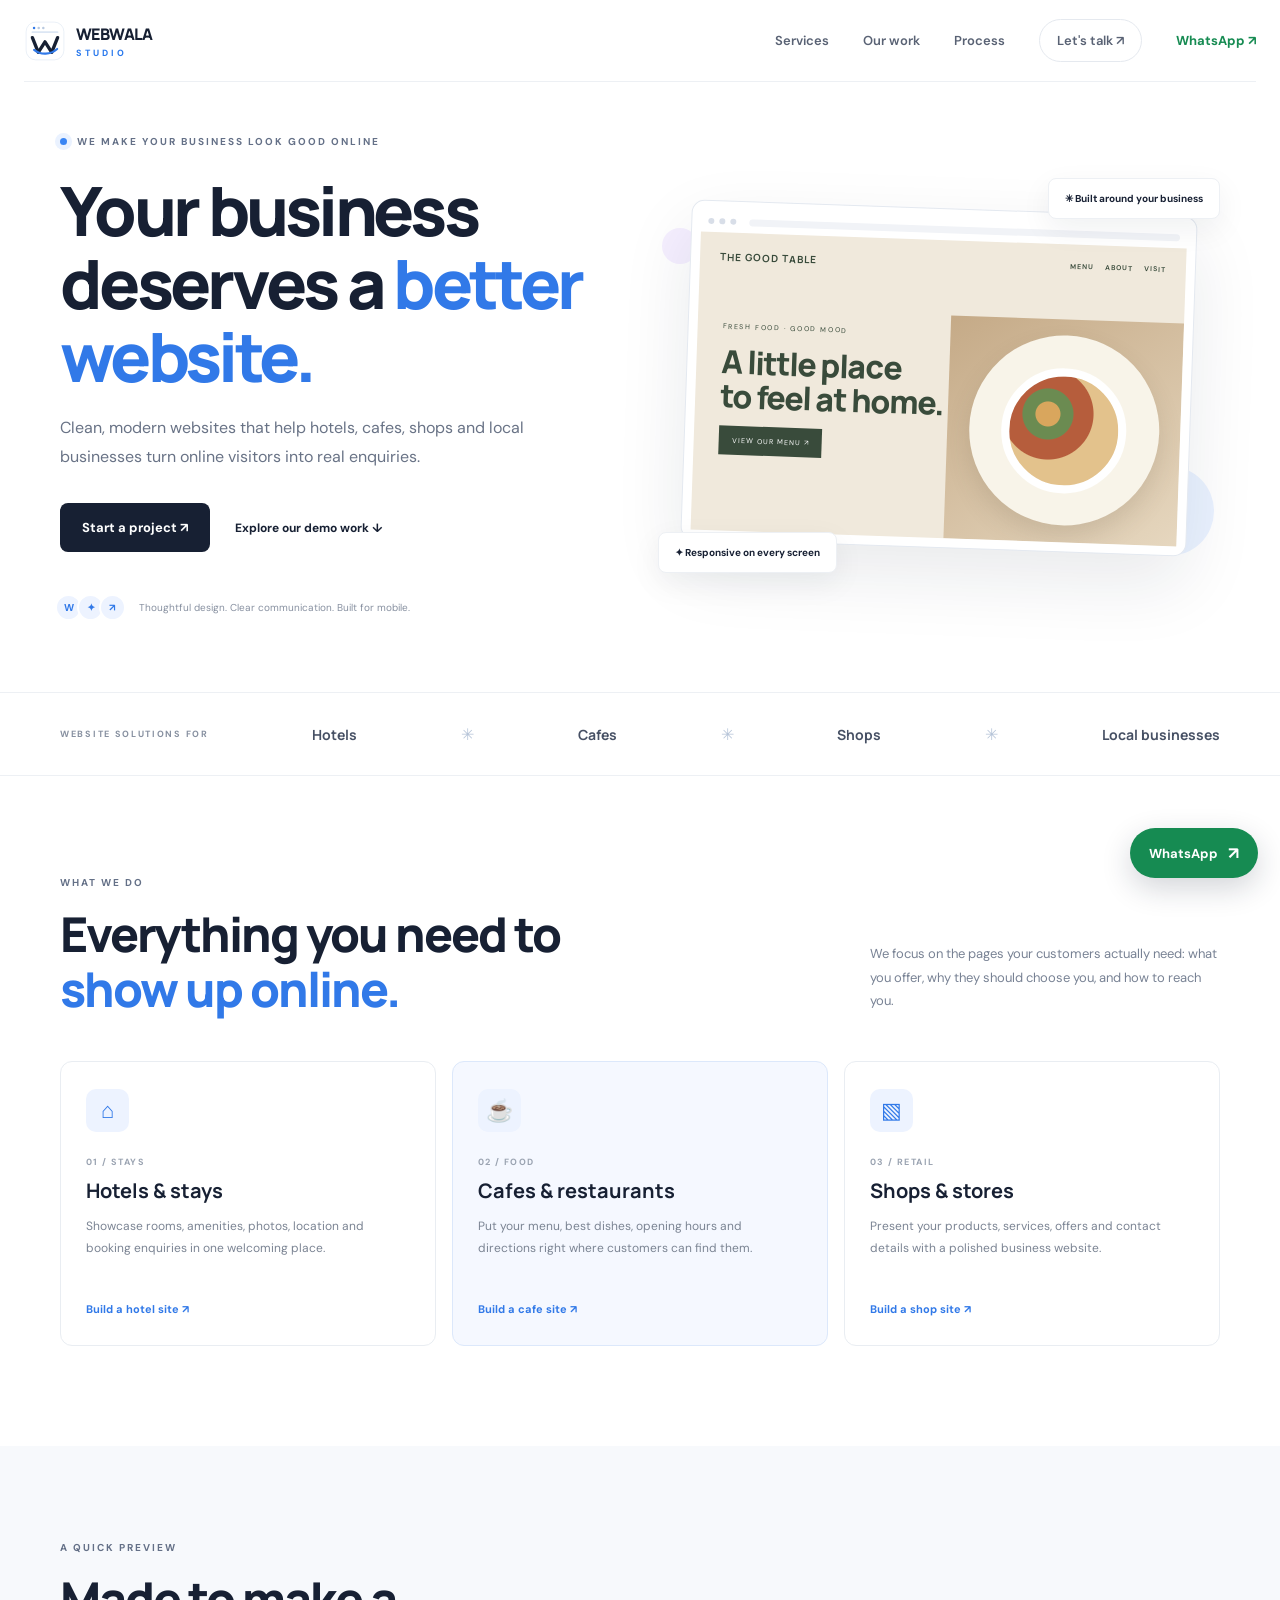
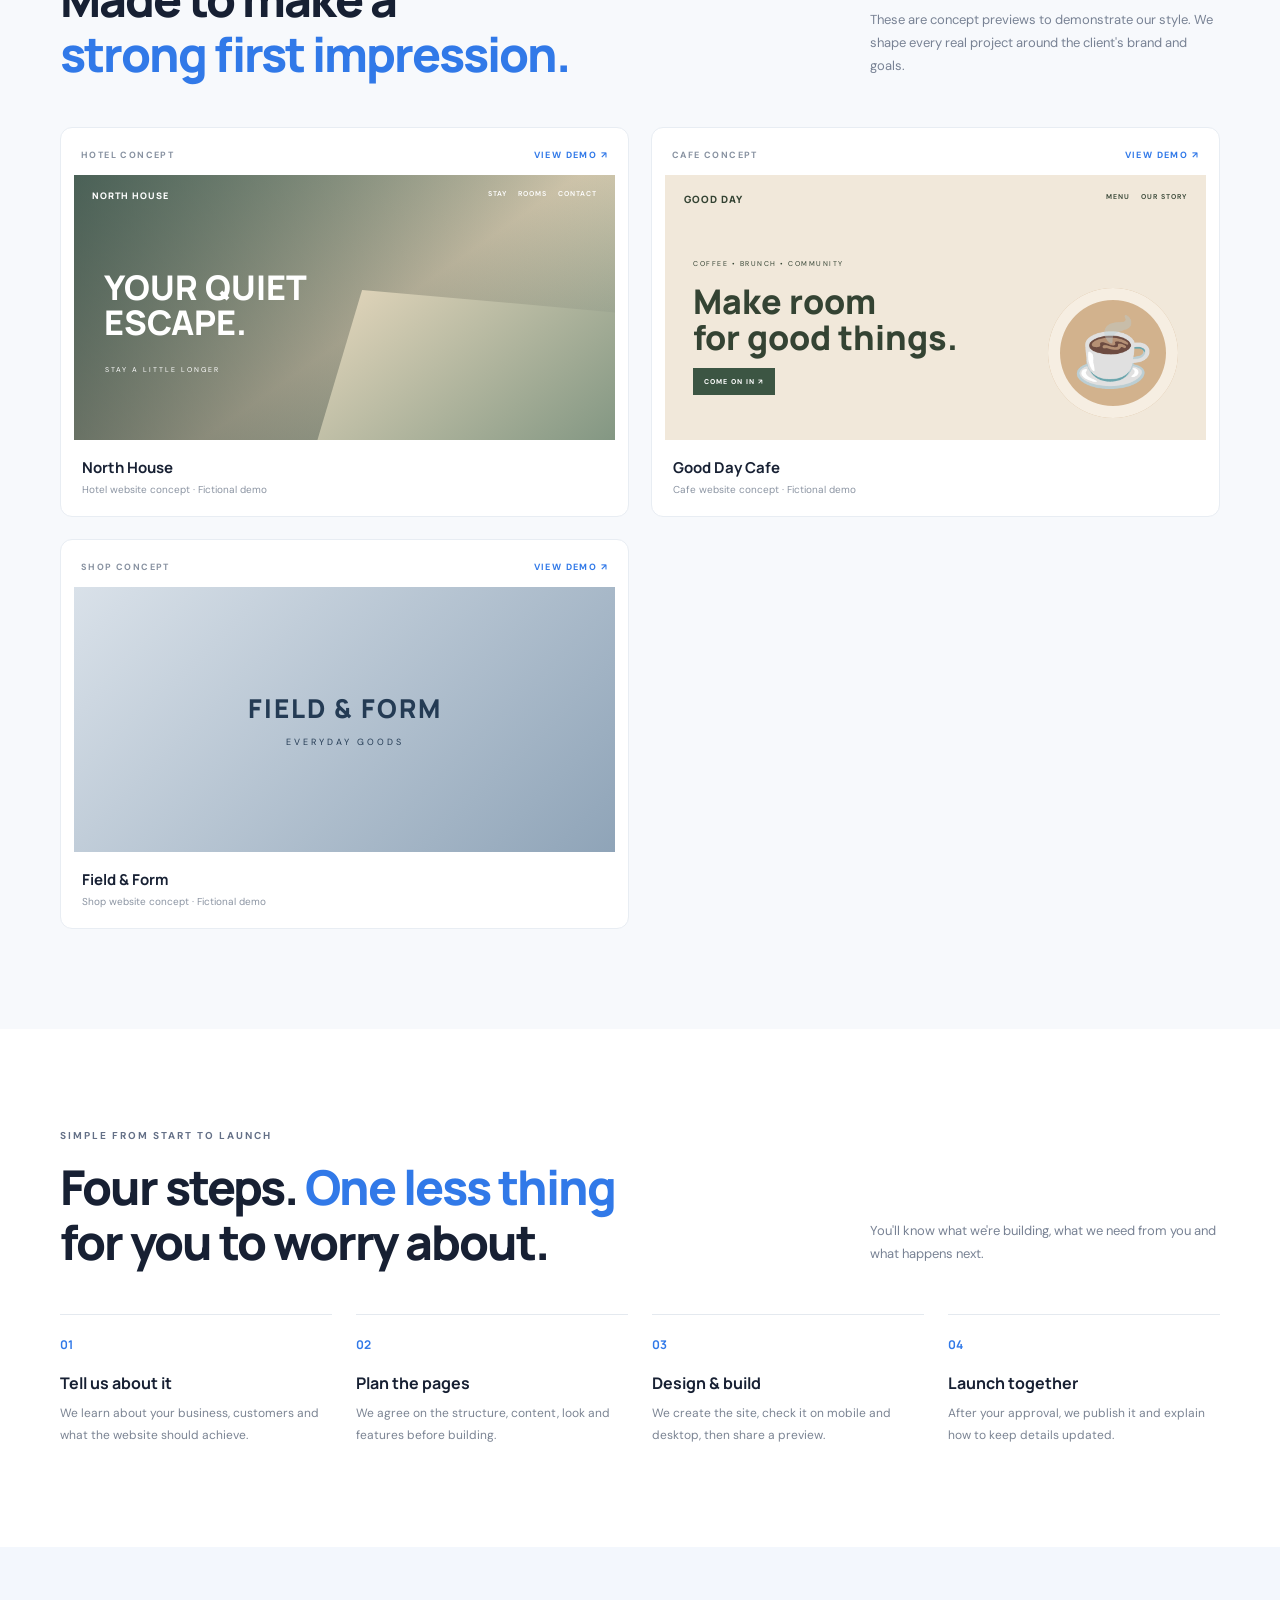
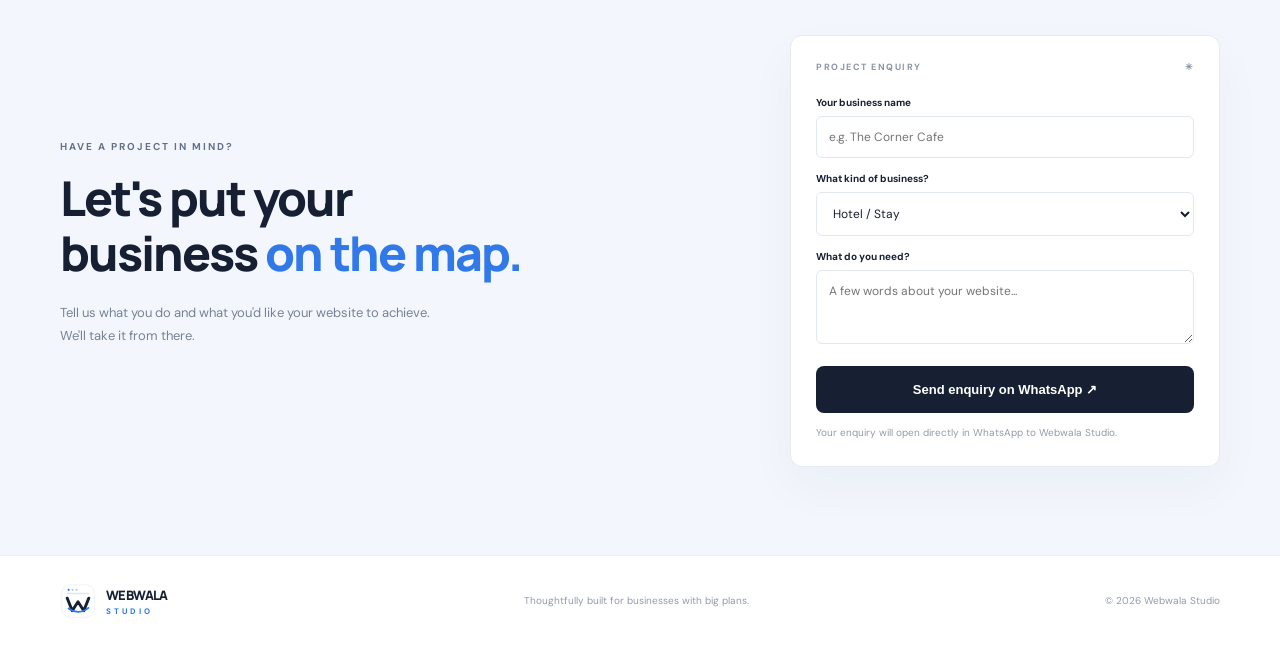
==== commit c014026b: "Show all three business demo sites in portfolio" ====
--- a/index.html
+++ b/index.html
@@ -37,8 +37,8 @@
 </div></section>
 <section class="work-section" id="work"><div class="section section-wrap"><div class="section-heading"><div><div class="eyebrow">A QUICK PREVIEW</div><h2>Made to make a<br><span>strong first impression.</span></h2></div><p>These are concept previews to demonstrate our style. We shape every real project around the client's brand and goals.</p></div>
 <div class="work-grid"><article class="work-card"><a href="hotel-demo.html" aria-label="Open hotel website demo"><div class="work-label">HOTEL CONCEPT <span>VIEW DEMO ↗</span></div><div class="hotel-preview"><div class="preview-nav">NORTH HOUSE <small>STAY　 ROOMS　 CONTACT</small></div><div class="hotel-scene"><span>YOUR QUIET<br>ESCAPE.</span><small>STAY A LITTLE LONGER</small></div></div><h3>North House <small>Hotel website concept · Fictional demo</small></h3></a></article>
-<article class="work-card"><a href="cafe-demo.html" aria-label="Open cafe website demo"><div class="work-label">CAFE CONCEPT <span>VIEW DEMO ↗</span></div><div class="cafe-preview"><div class="cafe-top">GOOD DAY <small>MENU　 OUR STORY</small></div><div class="cafe-center"><small>COFFEE • BRUNCH • COMMUNITY</small><strong>Make room<br>for good things.</strong><b>COME ON IN ↗</b></div><div class="coffee-cup">☕</div></div><h3>Good Day Cafe <small>Cafe website concept · Fictional demo</small></h3></a></article></div>
-</div><p style="text-align:center;margin-top:28px"><a class="text-link" href="shop-demo.html">Explore shop website demo ↗</a></p></section>
+<article class="work-card"><a href="cafe-demo.html" aria-label="Open cafe website demo"><div class="work-label">CAFE CONCEPT <span>VIEW DEMO ↗</span></div><div class="cafe-preview"><div class="cafe-top">GOOD DAY <small>MENU　 OUR STORY</small></div><div class="cafe-center"><small>COFFEE • BRUNCH • COMMUNITY</small><strong>Make room<br>for good things.</strong><b>COME ON IN ↗</b></div><div class="coffee-cup">☕</div></div><h3>Good Day Cafe <small>Cafe website concept · Fictional demo</small></h3></a></article><article class="work-card"><a href="shop-demo.html" aria-label="Open shop website demo"><div class="work-label">SHOP CONCEPT <span>VIEW DEMO ↗</span></div><div class="hotel-preview" style="background:linear-gradient(135deg,#d9e1e9,#8fa4b8);display:grid;place-items:center;color:#243b54"><div style="text-align:center"><div style="font:800 26px Manrope;letter-spacing:2px">FIELD & FORM</div><div style="font-size:9px;letter-spacing:3px;margin-top:10px">EVERYDAY GOODS</div></div></div><h3>Field & Form <small>Shop website concept · Fictional demo</small></h3></a></article></div>
+</div></section>
 <section class="section section-wrap" id="process"><div class="section-heading"><div><div class="eyebrow">SIMPLE FROM START TO LAUNCH</div><h2>Four steps. <span>One less thing</span><br>for you to worry about.</h2></div><p>You'll know what we're building, what we need from you and what happens next.</p></div>
 <div class="process-grid"><div><b>01</b><h3>Tell us about it</h3><p>We learn about your business, customers and what the website should achieve.</p></div><div><b>02</b><h3>Plan the pages</h3><p>We agree on the structure, content, look and features before building.</p></div><div><b>03</b><h3>Design & build</h3><p>We create the site, check it on mobile and desktop, then share a preview.</p></div><div><b>04</b><h3>Launch together</h3><p>After your approval, we publish it and explain how to keep details updated.</p></div></div></section>
 <section class="contact-section" id="contact"><div class="section-wrap contact-inner"><div><div class="eyebrow">HAVE A PROJECT IN MIND?</div><h2>Let's put your<br>business <span>on the map.</span></h2><p>Tell us what you do and what you'd like your website to achieve. We'll take it from there.</p></div><div class="contact-panel"><div class="contact-top"><span>PROJECT ENQUIRY</span><span>✳</span></div><label for="business">Your business name</label><input id="business" placeholder="e.g. The Corner Cafe"><label for="type">What kind of business?</label><select id="type"><option>Hotel / Stay</option><option>Cafe / Restaurant</option><option>Shop / Store</option><option>Other business</option></select><label for="needs">What do you need?</label><textarea id="needs" rows="3" placeholder="A few words about your website..."></textarea><button class="button button-dark full" id="send-whatsapp">Send enquiry on WhatsApp ↗</button><p class="form-note" id="form-note">Your enquiry will open directly in WhatsApp to Webwala Studio.</p></div></div></section>
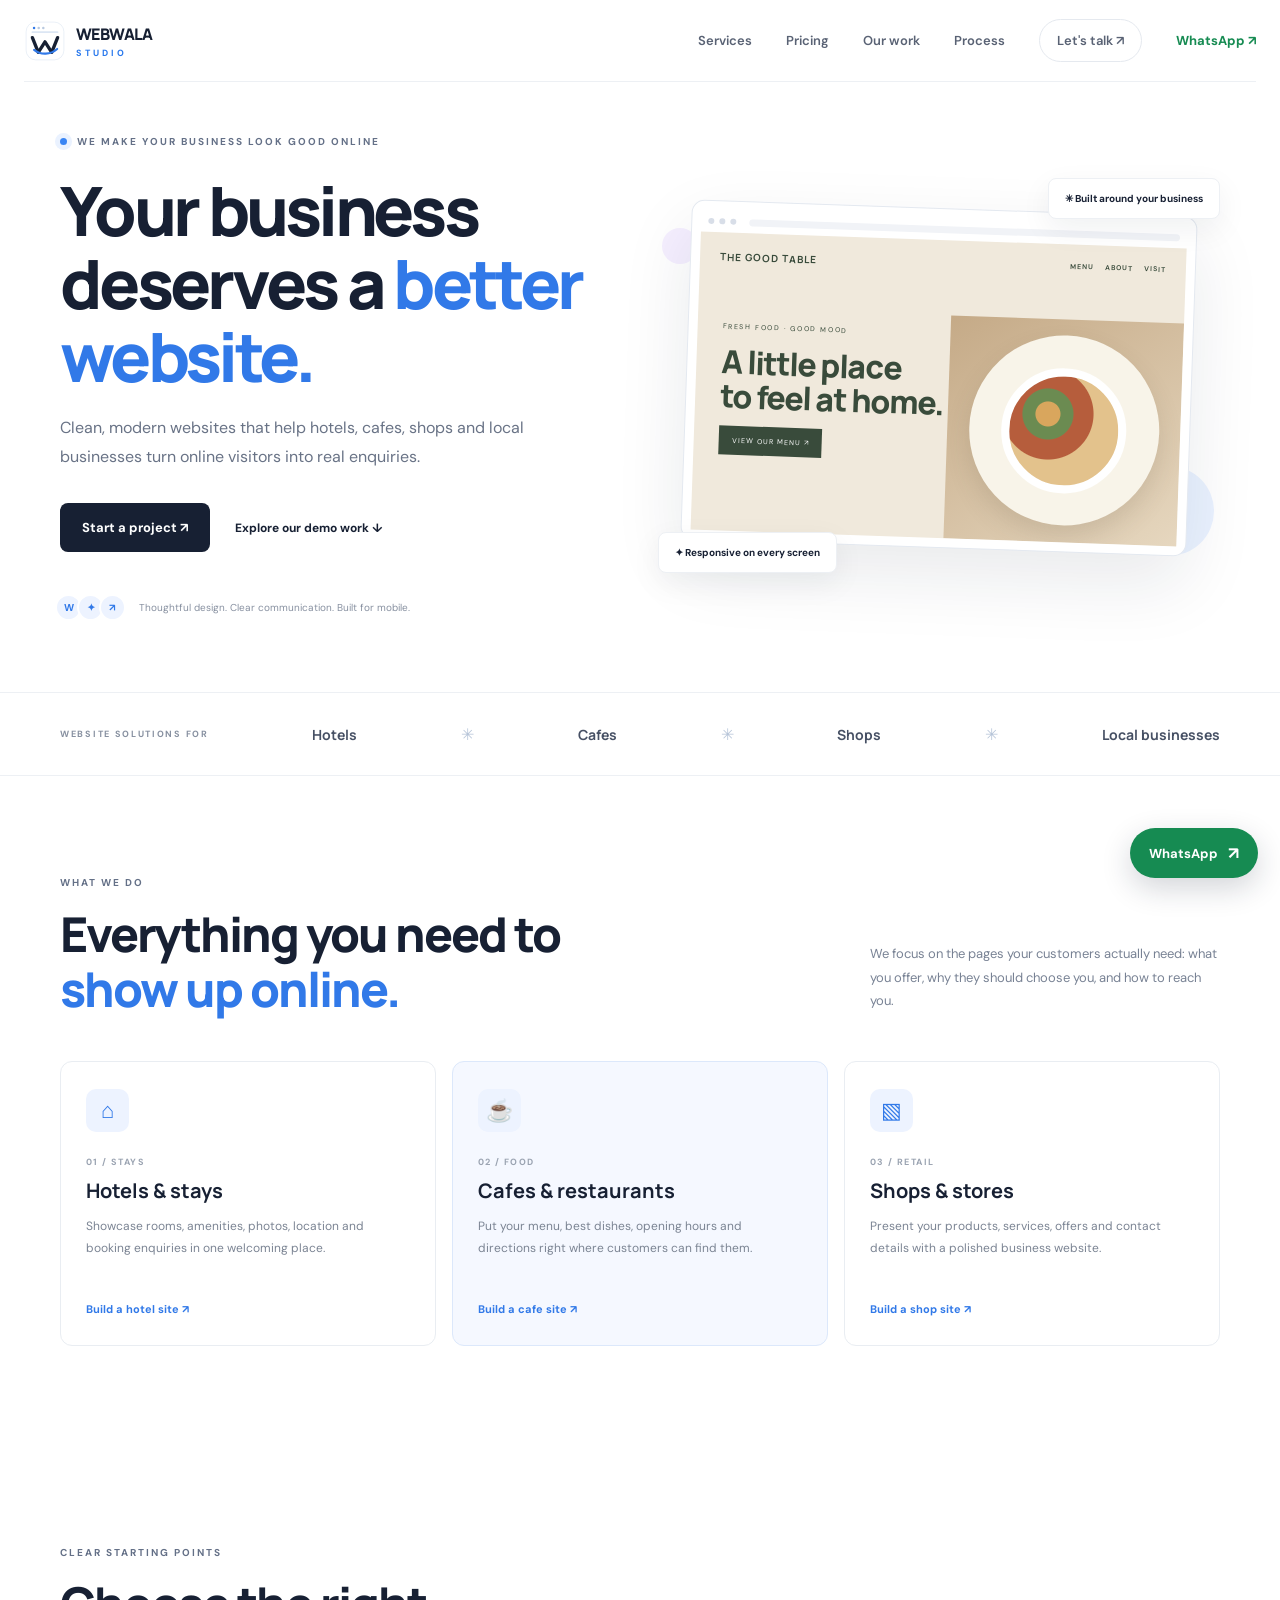
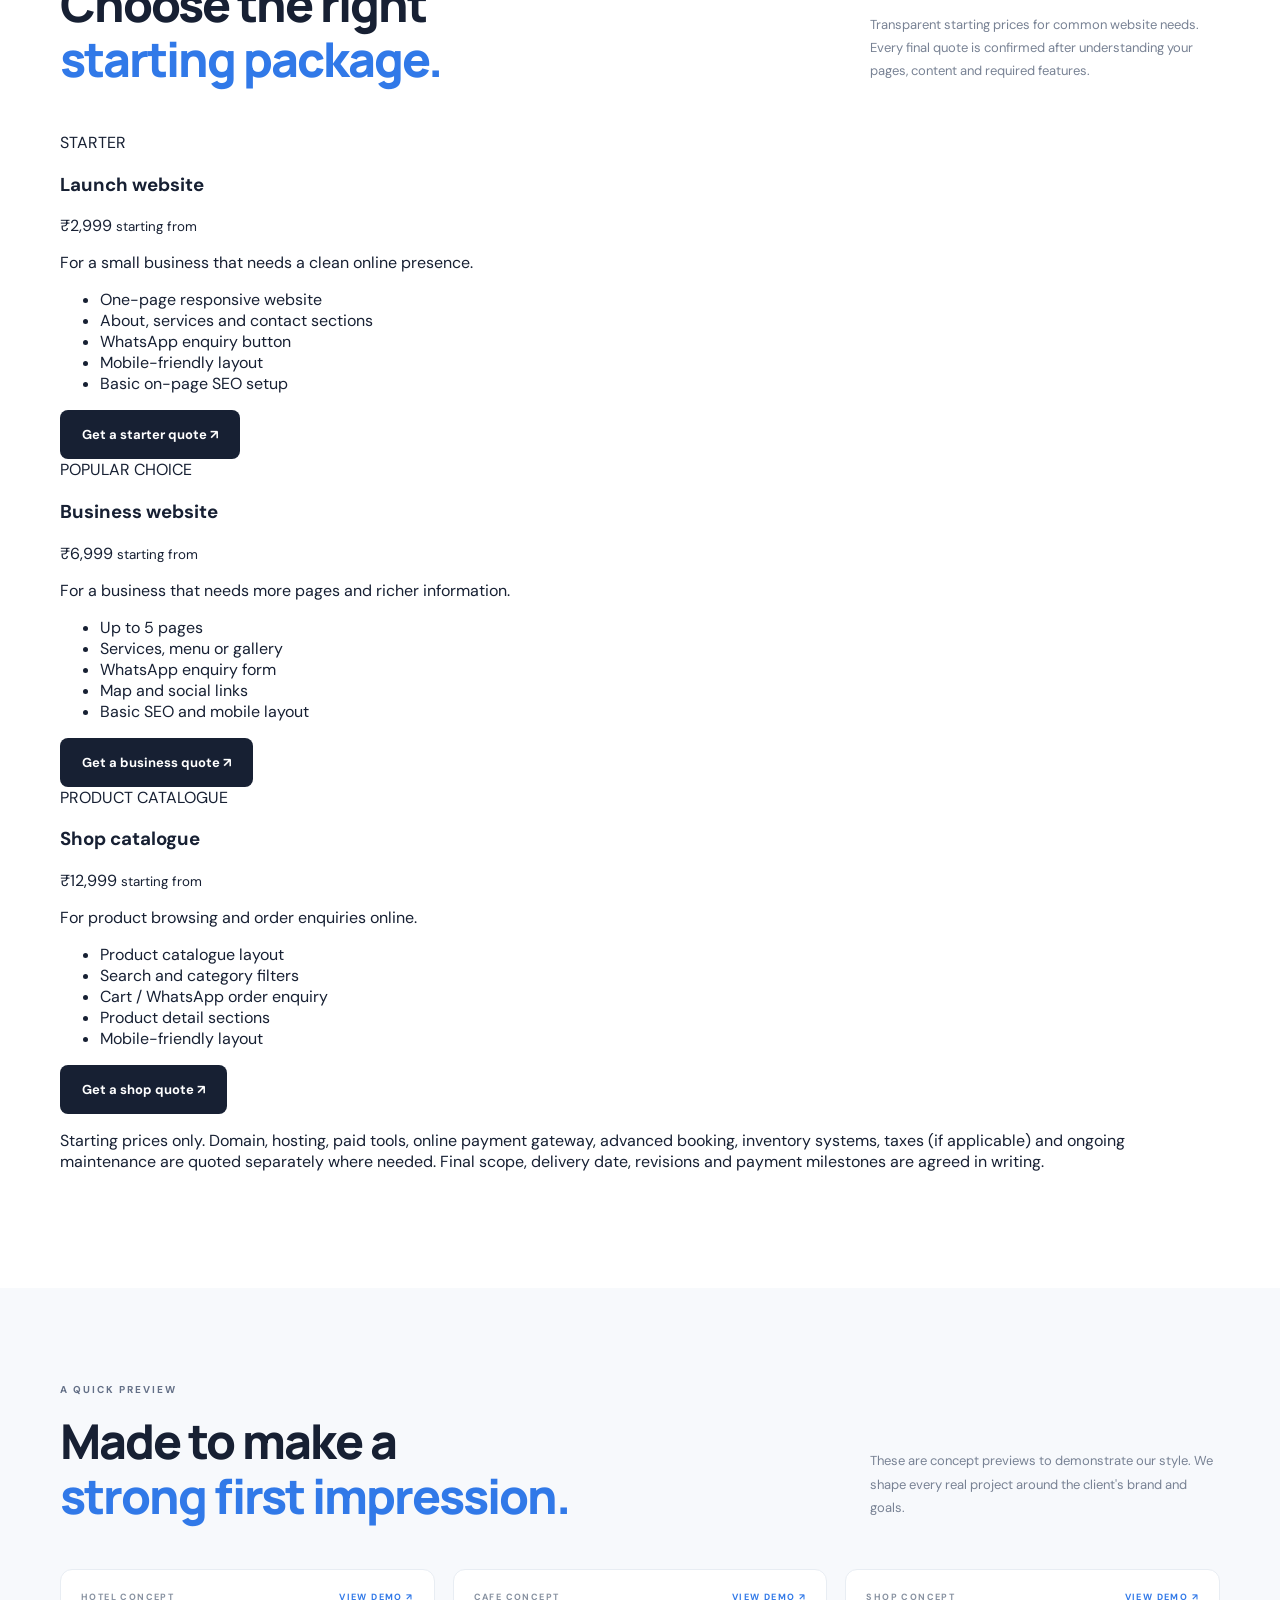
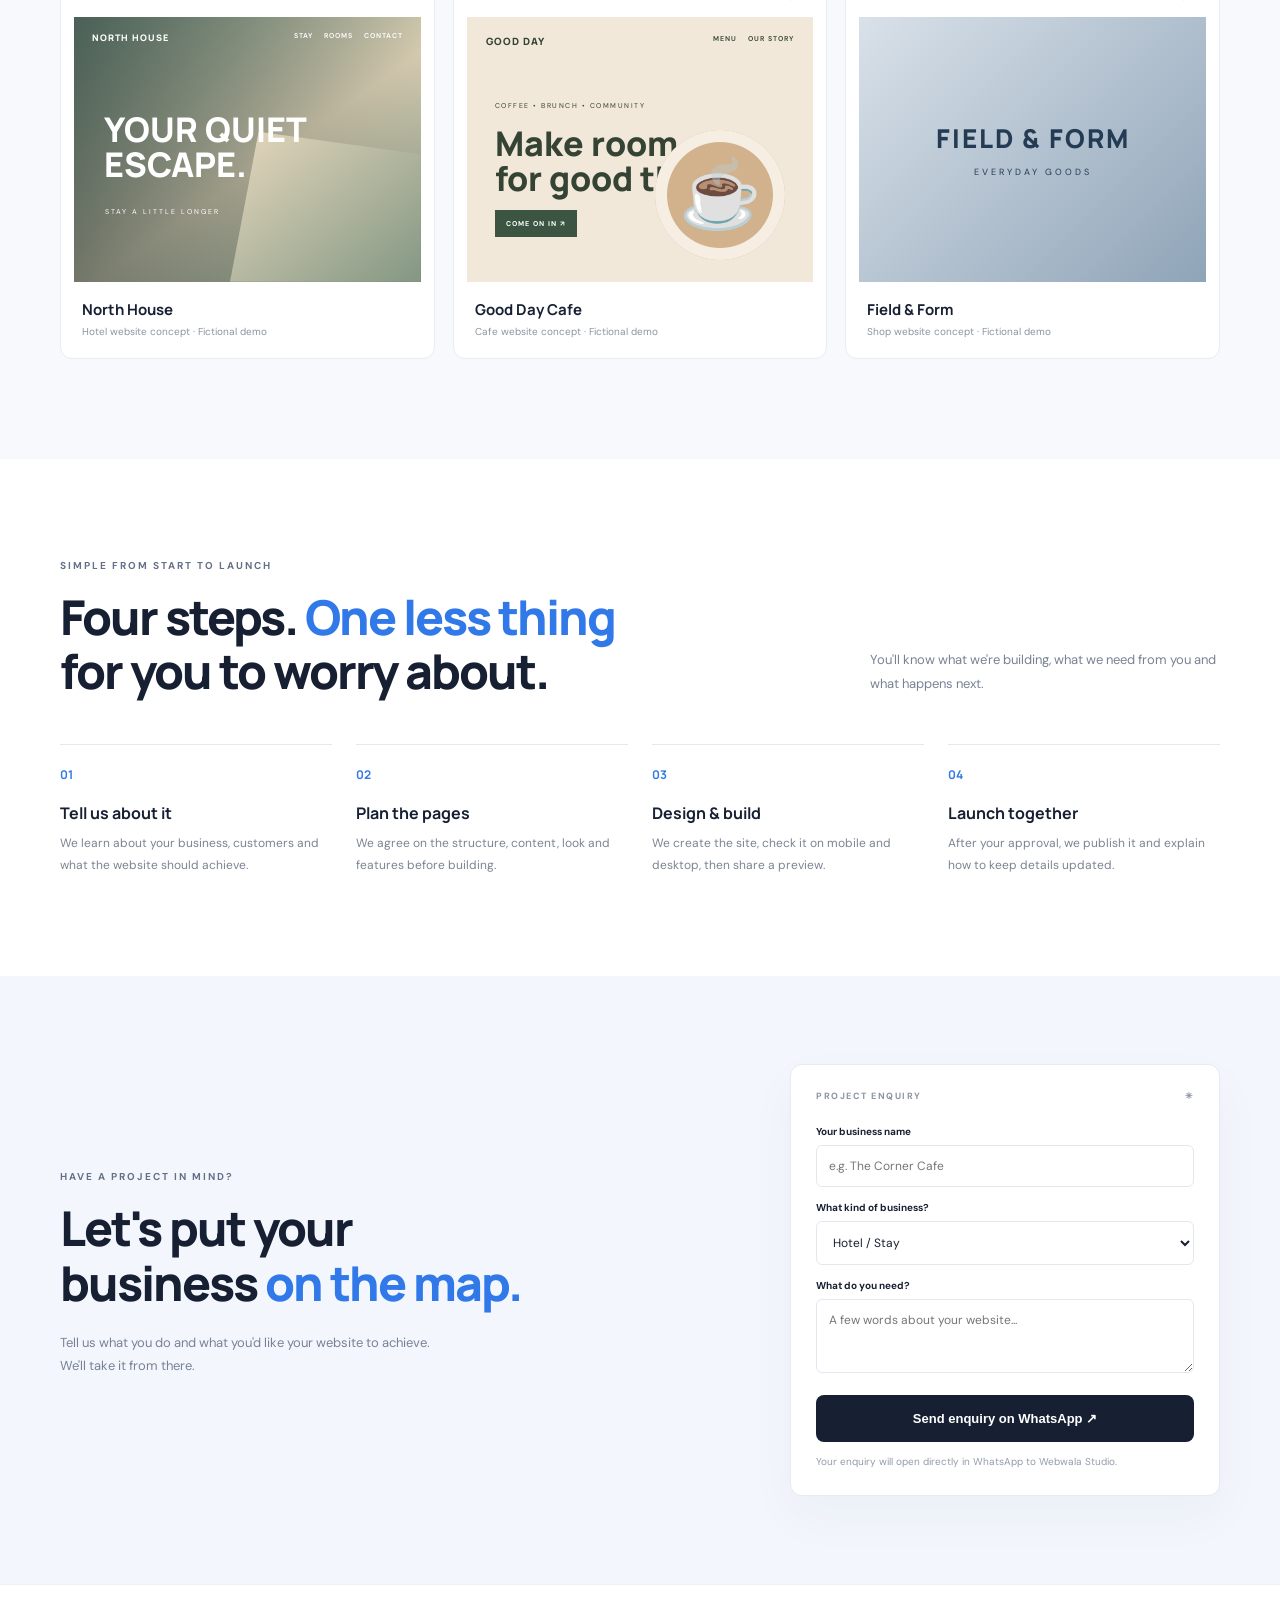
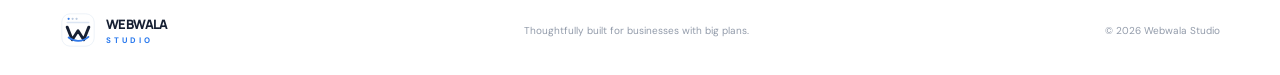
==== commit f66d9a61: "Add transparent website packages and pricing section" ====
--- a/index.html
+++ b/index.html
@@ -16,7 +16,7 @@
 <header class="site-header">
   <a class="brand" href="#home"><img src="assets/logo.svg" alt="" width="42" height="42"><span>WEBWALA <small>STUDIO</small></span></a>
   <button class="menu-toggle" aria-label="Toggle menu" aria-expanded="false">☰</button>
-  <nav class="nav"><a href="#services">Services</a><a href="#work">Our work</a><a href="#process">Process</a><a href="#contact" class="nav-cta">Let's talk ↗</a><a class="nav-whatsapp" href="https://wa.me/919561954073" target="_blank" rel="noopener">WhatsApp ↗</a></nav>
+  <nav class="nav"><a href="#services">Services</a><a href="#pricing">Pricing</a><a href="#work">Our work</a><a href="#process">Process</a><a href="#contact" class="nav-cta">Let's talk ↗</a><a class="nav-whatsapp" href="https://wa.me/919561954073" target="_blank" rel="noopener">WhatsApp ↗</a></nav>
 </header>
 <main id="home">
 <section class="hero section-wrap">
@@ -35,6 +35,10 @@
 <article class="service-card featured"><div class="service-icon">☕</div><div class="card-number">02 / FOOD</div><h3>Cafes & restaurants</h3><p>Put your menu, best dishes, opening hours and directions right where customers can find them.</p><a href="#contact">Build a cafe site ↗</a></article>
 <article class="service-card"><div class="service-icon">▧</div><div class="card-number">03 / RETAIL</div><h3>Shops & stores</h3><p>Present your products, services, offers and contact details with a polished business website.</p><a href="#contact">Build a shop site ↗</a></article>
 </div></section>
+<section class="pricing-section section section-wrap" id="pricing"><div class="section-heading"><div><div class="eyebrow">CLEAR STARTING POINTS</div><h2>Choose the right<br><span>starting package.</span></h2></div><p>Transparent starting prices for common website needs. Every final quote is confirmed after understanding your pages, content and required features.</p></div><div class="pricing-grid">
+<article class="price-card"><span class="price-label">STARTER</span><h3>Launch website</h3><div class="price-amount">₹2,999 <small>starting from</small></div><p>For a small business that needs a clean online presence.</p><ul><li>One-page responsive website</li><li>About, services and contact sections</li><li>WhatsApp enquiry button</li><li>Mobile-friendly layout</li><li>Basic on-page SEO setup</li></ul><a class="button button-dark" href="#contact">Get a starter quote ↗</a></article>
+<article class="price-card price-featured"><span class="price-label">POPULAR CHOICE</span><h3>Business website</h3><div class="price-amount">₹6,999 <small>starting from</small></div><p>For a business that needs more pages and richer information.</p><ul><li>Up to 5 pages</li><li>Services, menu or gallery</li><li>WhatsApp enquiry form</li><li>Map and social links</li><li>Basic SEO and mobile layout</li></ul><a class="button button-dark" href="#contact">Get a business quote ↗</a></article>
+<article class="price-card"><span class="price-label">PRODUCT CATALOGUE</span><h3>Shop catalogue</h3><div class="price-amount">₹12,999 <small>starting from</small></div><p>For product browsing and order enquiries online.</p><ul><li>Product catalogue layout</li><li>Search and category filters</li><li>Cart / WhatsApp order enquiry</li><li>Product detail sections</li><li>Mobile-friendly layout</li></ul><a class="button button-dark" href="#contact">Get a shop quote ↗</a></article></div><p class="pricing-note">Starting prices only. Domain, hosting, paid tools, online payment gateway, advanced booking, inventory systems, taxes (if applicable) and ongoing maintenance are quoted separately where needed. Final scope, delivery date, revisions and payment milestones are agreed in writing.</p></section>
 <section class="work-section" id="work"><div class="section section-wrap"><div class="section-heading"><div><div class="eyebrow">A QUICK PREVIEW</div><h2>Made to make a<br><span>strong first impression.</span></h2></div><p>These are concept previews to demonstrate our style. We shape every real project around the client's brand and goals.</p></div>
 <div class="work-grid"><article class="work-card"><a href="hotel-demo.html" aria-label="Open hotel website demo"><div class="work-label">HOTEL CONCEPT <span>VIEW DEMO ↗</span></div><div class="hotel-preview"><div class="preview-nav">NORTH HOUSE <small>STAY　 ROOMS　 CONTACT</small></div><div class="hotel-scene"><span>YOUR QUIET<br>ESCAPE.</span><small>STAY A LITTLE LONGER</small></div></div><h3>North House <small>Hotel website concept · Fictional demo</small></h3></a></article>
 <article class="work-card"><a href="cafe-demo.html" aria-label="Open cafe website demo"><div class="work-label">CAFE CONCEPT <span>VIEW DEMO ↗</span></div><div class="cafe-preview"><div class="cafe-top">GOOD DAY <small>MENU　 OUR STORY</small></div><div class="cafe-center"><small>COFFEE • BRUNCH • COMMUNITY</small><strong>Make room<br>for good things.</strong><b>COME ON IN ↗</b></div><div class="coffee-cup">☕</div></div><h3>Good Day Cafe <small>Cafe website concept · Fictional demo</small></h3></a></article><article class="work-card"><a href="shop-demo.html" aria-label="Open shop website demo"><div class="work-label">SHOP CONCEPT <span>VIEW DEMO ↗</span></div><div class="hotel-preview" style="background:linear-gradient(135deg,#d9e1e9,#8fa4b8);display:grid;place-items:center;color:#243b54"><div style="text-align:center"><div style="font:800 26px Manrope;letter-spacing:2px">FIELD & FORM</div><div style="font-size:9px;letter-spacing:3px;margin-top:10px">EVERYDAY GOODS</div></div></div><h3>Field & Form <small>Shop website concept · Fictional demo</small></h3></a></article></div>
--- a/styles.css
+++ b/styles.css
@@ -1,4 +1,4 @@
-*{box-sizing:border-box}html{scroll-behavior:smooth}body{margin:0;background:#fff;color:#172033;font-family:"DM Sans",sans-serif}a{color:inherit;text-decoration:none}.section-wrap{width:min(1160px,calc(100% - 48px));margin:auto}.site-header{height:82px;display:flex;align-items:center;justify-content:space-between;width:min(1240px,calc(100% - 48px));margin:auto;border-bottom:1px solid #edf0f4}.brand{display:flex;align-items:center;gap:10px;font:800 16px Manrope,sans-serif;letter-spacing:-.6px}.brand img{object-fit:contain}.brand small{display:block;font:700 9px "DM Sans",sans-serif;letter-spacing:3px;color:#2878ed;margin-top:2px}.nav{display:flex;align-items:center;gap:34px;font-size:13px;font-weight:600;color:#596274}.nav a:hover,.text-link:hover{color:#2878ed}.nav-cta{padding:12px 17px;border:1px solid #e5e9ef;border-radius:30px}.menu-toggle{display:none;background:none;border:0;font-size:24px}.hero{min-height:610px;display:grid;grid-template-columns:1fr 1fr;align-items:center;gap:35px;padding:52px 0 70px}.eyebrow{font-size:10px;letter-spacing:2px;font-weight:700;color:#647087;display:flex;align-items:center;gap:10px}.eyebrow i{width:7px;height:7px;border-radius:50%;background:#3985f4;box-shadow:0 0 0 5px #eaf2ff}.hero h1{font:800 clamp(42px,5.4vw,68px)/1.08 Manrope,sans-serif;letter-spacing:-3.7px;margin:26px 0 20px}.hero h1 span,h2 span{color:#3179e8}.hero-lead{font-size:16px;line-height:1.8;color:#697386;max-width:480px}.hero-actions{display:flex;align-items:center;gap:25px;margin-top:32px}.button{border:0;display:inline-flex;align-items:center;justify-content:center;padding:16px 22px;border-radius:8px;font-weight:700;font-size:13px;cursor:pointer}.button-dark{background:#172033;color:#fff}.button-dark:hover{background:#3179e8}.text-link{font-size:12px;font-weight:700}.hero-proof{display:flex;align-items:center;gap:13px;margin-top:42px;color:#8790a0;font-size:10px}.avatars{display:flex}.avatars b{width:27px;height:27px;border-radius:50%;display:grid;place-items:center;background:#edf3ff;color:#3179e8;border:2px solid white;margin-left:-5px}.hero-art{height:440px;position:relative;display:grid;place-items:center}.browser-card{width:90%;height:340px;border:1px solid #e4e9f0;border-radius:13px;padding:9px;background:white;box-shadow:0 28px 70px #17203318;transform:rotate(2deg);position:relative;z-index:1}.browser-top{height:22px;display:flex;gap:5px;align-items:center;padding:0 7px}.browser-top span{width:6px;height:6px;background:#d8dee8;border-radius:50%}.browser-top i{height:7px;background:#f1f3f7;border-radius:10px;flex:1;margin-left:8px}.mock-site{height:calc(100% - 22px);background:#f0e9dc;position:relative;overflow:hidden;color:#394b3b}.mock-nav{padding:17px 20px;font:800 10px Manrope;letter-spacing:1px;display:flex;justify-content:space-between}.mock-nav span{font:600 7px "DM Sans"}.mock-content{position:absolute;left:25px;top:80px;z-index:2}.mock-content small{font-size:7px;letter-spacing:1.6px}.mock-content strong{display:block;font:800 32px/1.06 Manrope;letter-spacing:-1px;margin:12px 0}.mock-pill{display:inline-block;background:#394b3b;color:white;padding:10px 13px;font-size:7px;letter-spacing:1px}.mock-food{position:absolute;right:0;bottom:0;width:48%;height:75%;background:linear-gradient(145deg,#c5aa87,#e6d7bf);display:grid;place-items:center}.plate{width:190px;height:190px;border-radius:50%;background:#f8f4e9;display:grid;place-items:center;box-shadow:0 12px 25px #5a493326}.food{width:125px;height:125px;border-radius:50%;background:radial-gradient(circle at 35% 35%,#d9a65d 0 12%,#6b8b51 13% 25%,#b65d3c 26% 45%,#e3c28c 46%);border:8px solid #fff}.float-tag{position:absolute;background:white;border:1px solid #edf0f4;border-radius:8px;padding:13px 16px;font-size:10px;font-weight:700;box-shadow:0 10px 30px #17203310;z-index:2}.tag-top{top:20px;right:0}.tag-bottom{bottom:25px;left:0}.art-dot{position:absolute;border-radius:50%;background:#eaf2ff}.dot-one{width:90px;height:90px;right:6px;bottom:42px}.dot-two{width:36px;height:36px;left:4px;top:70px;background:#f5efff}.trust-strip{border-top:1px solid #edf0f4;border-bottom:1px solid #edf0f4}.trust-inner{min-height:82px;display:flex;align-items:center;justify-content:space-between;color:#8790a0}.trust-inner>span{font-size:9px;letter-spacing:1.7px;font-weight:700}.trust-inner b{font:700 14px Manrope;color:#465064}.trust-inner i{font-style:normal;color:#b6c4d8}.section{padding-top:100px;padding-bottom:100px}.section-heading{display:flex;justify-content:space-between;align-items:end;gap:40px;margin-bottom:45px}.section-heading h2,.contact-inner h2{font:800 clamp(32px,4vw,48px)/1.14 Manrope;letter-spacing:-2px;margin:18px 0 0}.section-heading>p{max-width:350px;color:#788294;font-size:13px;line-height:1.8;margin:0 0 4px}.service-grid{display:grid;grid-template-columns:repeat(3,1fr);gap:16px}.service-card{border:1px solid #e9edf2;border-radius:12px;padding:27px 25px;min-height:275px;transition:.2s}.service-card:hover{transform:translateY(-5px);box-shadow:0 20px 45px #1720330c}.service-card.featured{background:#f5f8ff;border-color:#dce8fb}.service-icon{width:43px;height:43px;border-radius:10px;background:#edf3ff;color:#3179e8;display:grid;place-items:center;font-size:22px}.card-number{font-size:9px;letter-spacing:1.4px;color:#9aa3b1;font-weight:700;margin-top:24px}.service-card h3{font:700 20px Manrope;margin:9px 0}.service-card p{font-size:12px;line-height:1.8;color:#7b8493;min-height:64px}.service-card a{display:inline-block;margin-top:10px;font-size:11px;font-weight:700;color:#3179e8}.work-section{background:#f7f9fc}.work-section .section{padding-top:95px;padding-bottom:100px}.work-grid{display:grid;grid-template-columns:1fr 1fr;gap:22px}.work-card{background:white;border:1px solid #e8edf3;border-radius:12px;padding:13px}.work-label{display:flex;justify-content:space-between;font-size:9px;letter-spacing:1.4px;font-weight:700;color:#8892a1;padding:8px 7px 14px}.work-label span{color:#3179e8}.hotel-preview,.cafe-preview{height:265px;overflow:hidden;position:relative}.hotel-preview{background:linear-gradient(135deg,#c3c7b7,#8b9b89)}.preview-nav{height:40px;padding:14px 18px;font:800 9px Manrope;color:#fff;letter-spacing:1px;position:relative;z-index:2}.preview-nav small{float:right;font:600 7px "DM Sans"}.hotel-scene{position:absolute;inset:0;background:linear-gradient(90deg,#1e302e88,#1e302e00),linear-gradient(145deg,#7d9885,#d4c9ae 55%,#718a7b)}.hotel-scene:after{content:"";position:absolute;width:55%;height:150px;right:0;bottom:0;background:linear-gradient(140deg,#e6d8bd,#839783);clip-path:polygon(15% 0,100% 15%,100% 100%,0 100%)}.hotel-scene span{position:absolute;z-index:2;left:30px;top:95px;color:white;font:800 34px/1.03 Manrope}.hotel-scene small{position:absolute;z-index:2;left:31px;top:190px;color:white;font-size:7px;letter-spacing:2px}.work-card h3{font:700 15px Manrope;margin:17px 8px 7px}.work-card h3 small{display:block;font:400 10px "DM Sans";color:#8b94a2;margin-top:5px}.cafe-preview{background:#f1e8da;color:#344333}.cafe-top{padding:17px 19px;font:800 10px Manrope;letter-spacing:1px}.cafe-top small{float:right;font:600 7px "DM Sans"}.cafe-center{position:absolute;left:28px;top:75px}.cafe-center small{font-size:7px;letter-spacing:1.5px}.cafe-center strong{display:block;font:800 34px/1.05 Manrope;margin:13px 0}.cafe-center b{font-size:7px;letter-spacing:1px;background:#3c5543;color:white;padding:9px 11px;display:inline-block}.coffee-cup{position:absolute;right:28px;bottom:22px;width:130px;height:130px;border-radius:50%;background:#d2b28d;display:grid;place-items:center;font-size:66px;box-shadow:inset 0 0 0 12px #f6eee2}.process-grid{display:grid;grid-template-columns:repeat(4,1fr);gap:24px}.process-grid>div{border-top:1px solid #e4e9ef;padding-top:18px}.process-grid>div>b{font:700 12px Manrope;color:#3179e8}.process-grid h3{font:700 16px Manrope;margin:18px 0 9px}.process-grid p{font-size:12px;line-height:1.8;color:#7b8493;margin:0}.contact-section{background:#f3f7fd}.contact-inner{padding-top:88px;padding-bottom:88px;display:grid;grid-template-columns:1fr 430px;gap:80px;align-items:center}.contact-inner>div:first-child>p{max-width:380px;font-size:13px;line-height:1.8;color:#788294;margin-top:20px}.contact-panel{background:white;border:1px solid #e5ebf3;border-radius:12px;padding:25px;box-shadow:0 20px 50px #1720330a}.contact-top{display:flex;justify-content:space-between;font-size:9px;letter-spacing:1.5px;font-weight:700;color:#8a94a4;margin-bottom:23px}label{display:block;font-size:10px;font-weight:700;margin:14px 0 7px}input,select,textarea{width:100%;border:1px solid #e3e8ef;border-radius:6px;padding:12px;font:12px "DM Sans";color:#172033;background:#fff;outline:none}input:focus,select:focus,textarea:focus{border-color:#6ea2f2}textarea{resize:vertical}.full{width:100%;margin-top:17px}.form-note{font-size:10px;line-height:1.6;color:#929baa;margin:12px 0 0}.footer{border-top:1px solid #edf0f4}.footer-inner{min-height:90px;display:flex;align-items:center;justify-content:space-between;gap:20px}.footer-inner>span{font-size:10px;color:#929baa}.footer .brand{font-size:13px}.footer .brand small{font-size:8px}@media(max-width:800px){.hero{grid-template-columns:1fr;padding-top:65px;gap:10px}.hero-art{height:390px}.section-heading{display:block}.section-heading>p{margin-top:18px}.contact-inner{grid-template-columns:1fr;gap:35px}.contact-panel{max-width:520px}.trust-inner{flex-wrap:wrap;gap:14px;padding:18px 0}.trust-inner>span{width:100%}.process-grid{grid-template-columns:1fr 1fr;row-gap:35px}}@media(max-width:600px){.section-wrap,.site-header{width:calc(100% - 36px)}.site-header{height:70px}.menu-toggle{display:block}.nav{display:none;position:absolute;z-index:10;top:70px;left:0;right:0;background:white;padding:18px 22px 24px;border-bottom:1px solid #edf0f4;flex-direction:column;align-items:stretch;gap:18px}.nav.open{display:flex}.nav .nav-cta{text-align:center}.hero{min-height:auto;padding-top:58px;padding-bottom:55px}.hero h1{font-size:45px;letter-spacing:-2.7px}.hero-lead{font-size:14px}.hero-actions{gap:16px;flex-wrap:wrap}.hero-art{height:315px;margin-top:15px}.browser-card{height:260px}.mock-content{top:54px}.mock-content strong{font-size:25px}.mock-food{height:180px}.plate{width:140px;height:140px}.food{width:90px;height:90px}.tag-top{right:-3px;top:4px}.tag-bottom{bottom:0}.float-tag{font-size:9px;padding:10px}.section{padding-top:70px;padding-bottom:70px}.section-heading h2,.contact-inner h2{font-size:35px}.service-grid,.work-grid{grid-template-columns:1fr}.service-card{min-height:0}.service-card p{min-height:0}.work-section .section{padding-top:70px;padding-bottom:70px}.process-grid{gap:24px 18px}.process-grid h3{font-size:14px}.contact-inner{padding-top:70px;padding-bottom:70px}.contact-panel{padding:20px}.footer-inner{padding:20px 0;flex-wrap:wrap}.footer-inner>span{width:100%}.trust-inner b{font-size:12px}}
+*{box-sizing:border-box}html{scroll-behavior:smooth}body{margin:0;background:#fff;color:#172033;font-family:"DM Sans",sans-serif}a{color:inherit;text-decoration:none}.section-wrap{width:min(1160px,calc(100% - 48px));margin:auto}.site-header{height:82px;display:flex;align-items:center;justify-content:space-between;width:min(1240px,calc(100% - 48px));margin:auto;border-bottom:1px solid #edf0f4}.brand{display:flex;align-items:center;gap:10px;font:800 16px Manrope,sans-serif;letter-spacing:-.6px}.brand img{object-fit:contain}.brand small{display:block;font:700 9px "DM Sans",sans-serif;letter-spacing:3px;color:#2878ed;margin-top:2px}.nav{display:flex;align-items:center;gap:34px;font-size:13px;font-weight:600;color:#596274}.nav a:hover,.text-link:hover{color:#2878ed}.nav-cta{padding:12px 17px;border:1px solid #e5e9ef;border-radius:30px}.menu-toggle{display:none;background:none;border:0;font-size:24px}.hero{min-height:610px;display:grid;grid-template-columns:1fr 1fr;align-items:center;gap:35px;padding:52px 0 70px}.eyebrow{font-size:10px;letter-spacing:2px;font-weight:700;color:#647087;display:flex;align-items:center;gap:10px}.eyebrow i{width:7px;height:7px;border-radius:50%;background:#3985f4;box-shadow:0 0 0 5px #eaf2ff}.hero h1{font:800 clamp(42px,5.4vw,68px)/1.08 Manrope,sans-serif;letter-spacing:-3.7px;margin:26px 0 20px}.hero h1 span,h2 span{color:#3179e8}.hero-lead{font-size:16px;line-height:1.8;color:#697386;max-width:480px}.hero-actions{display:flex;align-items:center;gap:25px;margin-top:32px}.button{border:0;display:inline-flex;align-items:center;justify-content:center;padding:16px 22px;border-radius:8px;font-weight:700;font-size:13px;cursor:pointer}.button-dark{background:#172033;color:#fff}.button-dark:hover{background:#3179e8}.text-link{font-size:12px;font-weight:700}.hero-proof{display:flex;align-items:center;gap:13px;margin-top:42px;color:#8790a0;font-size:10px}.avatars{display:flex}.avatars b{width:27px;height:27px;border-radius:50%;display:grid;place-items:center;background:#edf3ff;color:#3179e8;border:2px solid white;margin-left:-5px}.hero-art{height:440px;position:relative;display:grid;place-items:center}.browser-card{width:90%;height:340px;border:1px solid #e4e9f0;border-radius:13px;padding:9px;background:white;box-shadow:0 28px 70px #17203318;transform:rotate(2deg);position:relative;z-index:1}.browser-top{height:22px;display:flex;gap:5px;align-items:center;padding:0 7px}.browser-top span{width:6px;height:6px;background:#d8dee8;border-radius:50%}.browser-top i{height:7px;background:#f1f3f7;border-radius:10px;flex:1;margin-left:8px}.mock-site{height:calc(100% - 22px);background:#f0e9dc;position:relative;overflow:hidden;color:#394b3b}.mock-nav{padding:17px 20px;font:800 10px Manrope;letter-spacing:1px;display:flex;justify-content:space-between}.mock-nav span{font:600 7px "DM Sans"}.mock-content{position:absolute;left:25px;top:80px;z-index:2}.mock-content small{font-size:7px;letter-spacing:1.6px}.mock-content strong{display:block;font:800 32px/1.06 Manrope;letter-spacing:-1px;margin:12px 0}.mock-pill{display:inline-block;background:#394b3b;color:white;padding:10px 13px;font-size:7px;letter-spacing:1px}.mock-food{position:absolute;right:0;bottom:0;width:48%;height:75%;background:linear-gradient(145deg,#c5aa87,#e6d7bf);display:grid;place-items:center}.plate{width:190px;height:190px;border-radius:50%;background:#f8f4e9;display:grid;place-items:center;box-shadow:0 12px 25px #5a493326}.food{width:125px;height:125px;border-radius:50%;background:radial-gradient(circle at 35% 35%,#d9a65d 0 12%,#6b8b51 13% 25%,#b65d3c 26% 45%,#e3c28c 46%);border:8px solid #fff}.float-tag{position:absolute;background:white;border:1px solid #edf0f4;border-radius:8px;padding:13px 16px;font-size:10px;font-weight:700;box-shadow:0 10px 30px #17203310;z-index:2}.tag-top{top:20px;right:0}.tag-bottom{bottom:25px;left:0}.art-dot{position:absolute;border-radius:50%;background:#eaf2ff}.dot-one{width:90px;height:90px;right:6px;bottom:42px}.dot-two{width:36px;height:36px;left:4px;top:70px;background:#f5efff}.trust-strip{border-top:1px solid #edf0f4;border-bottom:1px solid #edf0f4}.trust-inner{min-height:82px;display:flex;align-items:center;justify-content:space-between;color:#8790a0}.trust-inner>span{font-size:9px;letter-spacing:1.7px;font-weight:700}.trust-inner b{font:700 14px Manrope;color:#465064}.trust-inner i{font-style:normal;color:#b6c4d8}.section{padding-top:100px;padding-bottom:100px}.section-heading{display:flex;justify-content:space-between;align-items:end;gap:40px;margin-bottom:45px}.section-heading h2,.contact-inner h2{font:800 clamp(32px,4vw,48px)/1.14 Manrope;letter-spacing:-2px;margin:18px 0 0}.section-heading>p{max-width:350px;color:#788294;font-size:13px;line-height:1.8;margin:0 0 4px}.service-grid{display:grid;grid-template-columns:repeat(3,1fr);gap:16px}.service-card{border:1px solid #e9edf2;border-radius:12px;padding:27px 25px;min-height:275px;transition:.2s}.service-card:hover{transform:translateY(-5px);box-shadow:0 20px 45px #1720330c}.service-card.featured{background:#f5f8ff;border-color:#dce8fb}.service-icon{width:43px;height:43px;border-radius:10px;background:#edf3ff;color:#3179e8;display:grid;place-items:center;font-size:22px}.card-number{font-size:9px;letter-spacing:1.4px;color:#9aa3b1;font-weight:700;margin-top:24px}.service-card h3{font:700 20px Manrope;margin:9px 0}.service-card p{font-size:12px;line-height:1.8;color:#7b8493;min-height:64px}.service-card a{display:inline-block;margin-top:10px;font-size:11px;font-weight:700;color:#3179e8}.work-section{background:#f7f9fc}.work-section .section{padding-top:95px;padding-bottom:100px}.work-grid{display:grid;grid-template-columns:repeat(3,minmax(0,1fr));gap:18px}.work-card{background:white;border:1px solid #e8edf3;border-radius:12px;padding:13px}.work-label{display:flex;justify-content:space-between;font-size:9px;letter-spacing:1.4px;font-weight:700;color:#8892a1;padding:8px 7px 14px}.work-label span{color:#3179e8}.hotel-preview,.cafe-preview{height:265px;overflow:hidden;position:relative}.hotel-preview{background:linear-gradient(135deg,#c3c7b7,#8b9b89)}.preview-nav{height:40px;padding:14px 18px;font:800 9px Manrope;color:#fff;letter-spacing:1px;position:relative;z-index:2}.preview-nav small{float:right;font:600 7px "DM Sans"}.hotel-scene{position:absolute;inset:0;background:linear-gradient(90deg,#1e302e88,#1e302e00),linear-gradient(145deg,#7d9885,#d4c9ae 55%,#718a7b)}.hotel-scene:after{content:"";position:absolute;width:55%;height:150px;right:0;bottom:0;background:linear-gradient(140deg,#e6d8bd,#839783);clip-path:polygon(15% 0,100% 15%,100% 100%,0 100%)}.hotel-scene span{position:absolute;z-index:2;left:30px;top:95px;color:white;font:800 34px/1.03 Manrope}.hotel-scene small{position:absolute;z-index:2;left:31px;top:190px;color:white;font-size:7px;letter-spacing:2px}.work-card h3{font:700 15px Manrope;margin:17px 8px 7px}.work-card h3 small{display:block;font:400 10px "DM Sans";color:#8b94a2;margin-top:5px}.cafe-preview{background:#f1e8da;color:#344333}.cafe-top{padding:17px 19px;font:800 10px Manrope;letter-spacing:1px}.cafe-top small{float:right;font:600 7px "DM Sans"}.cafe-center{position:absolute;left:28px;top:75px}.cafe-center small{font-size:7px;letter-spacing:1.5px}.cafe-center strong{display:block;font:800 34px/1.05 Manrope;margin:13px 0}.cafe-center b{font-size:7px;letter-spacing:1px;background:#3c5543;color:white;padding:9px 11px;display:inline-block}.coffee-cup{position:absolute;right:28px;bottom:22px;width:130px;height:130px;border-radius:50%;background:#d2b28d;display:grid;place-items:center;font-size:66px;box-shadow:inset 0 0 0 12px #f6eee2}.process-grid{display:grid;grid-template-columns:repeat(4,1fr);gap:24px}.process-grid>div{border-top:1px solid #e4e9ef;padding-top:18px}.process-grid>div>b{font:700 12px Manrope;color:#3179e8}.process-grid h3{font:700 16px Manrope;margin:18px 0 9px}.process-grid p{font-size:12px;line-height:1.8;color:#7b8493;margin:0}.contact-section{background:#f3f7fd}.contact-inner{padding-top:88px;padding-bottom:88px;display:grid;grid-template-columns:1fr 430px;gap:80px;align-items:center}.contact-inner>div:first-child>p{max-width:380px;font-size:13px;line-height:1.8;color:#788294;margin-top:20px}.contact-panel{background:white;border:1px solid #e5ebf3;border-radius:12px;padding:25px;box-shadow:0 20px 50px #1720330a}.contact-top{display:flex;justify-content:space-between;font-size:9px;letter-spacing:1.5px;font-weight:700;color:#8a94a4;margin-bottom:23px}label{display:block;font-size:10px;font-weight:700;margin:14px 0 7px}input,select,textarea{width:100%;border:1px solid #e3e8ef;border-radius:6px;padding:12px;font:12px "DM Sans";color:#172033;background:#fff;outline:none}input:focus,select:focus,textarea:focus{border-color:#6ea2f2}textarea{resize:vertical}.full{width:100%;margin-top:17px}.form-note{font-size:10px;line-height:1.6;color:#929baa;margin:12px 0 0}.footer{border-top:1px solid #edf0f4}.footer-inner{min-height:90px;display:flex;align-items:center;justify-content:space-between;gap:20px}.footer-inner>span{font-size:10px;color:#929baa}.footer .brand{font-size:13px}.footer .brand small{font-size:8px}@media(max-width:800px){.work-grid{grid-template-columns:1fr 1fr}.hero{grid-template-columns:1fr;padding-top:65px;gap:10px}.hero-art{height:390px}.section-heading{display:block}.section-heading>p{margin-top:18px}.contact-inner{grid-template-columns:1fr;gap:35px}.contact-panel{max-width:520px}.trust-inner{flex-wrap:wrap;gap:14px;padding:18px 0}.trust-inner>span{width:100%}.process-grid{grid-template-columns:1fr 1fr;row-gap:35px}}@media(max-width:600px){.section-wrap,.site-header{width:calc(100% - 36px)}.site-header{height:70px}.menu-toggle{display:block}.nav{display:none;position:absolute;z-index:10;top:70px;left:0;right:0;background:white;padding:18px 22px 24px;border-bottom:1px solid #edf0f4;flex-direction:column;align-items:stretch;gap:18px}.nav.open{display:flex}.nav .nav-cta{text-align:center}.hero{min-height:auto;padding-top:58px;padding-bottom:55px}.hero h1{font-size:45px;letter-spacing:-2.7px}.hero-lead{font-size:14px}.hero-actions{gap:16px;flex-wrap:wrap}.hero-art{height:315px;margin-top:15px}.browser-card{height:260px}.mock-content{top:54px}.mock-content strong{font-size:25px}.mock-food{height:180px}.plate{width:140px;height:140px}.food{width:90px;height:90px}.tag-top{right:-3px;top:4px}.tag-bottom{bottom:0}.float-tag{font-size:9px;padding:10px}.section{padding-top:70px;padding-bottom:70px}.section-heading h2,.contact-inner h2{font-size:35px}.service-grid,.work-grid{grid-template-columns:1fr}.service-card{min-height:0}.service-card p{min-height:0}.work-section .section{padding-top:70px;padding-bottom:70px}.process-grid{gap:24px 18px}.process-grid h3{font-size:14px}.contact-inner{padding-top:70px;padding-bottom:70px}.contact-panel{padding:20px}.footer-inner{padding:20px 0;flex-wrap:wrap}.footer-inner>span{width:100%}.trust-inner b{font-size:12px}}
 /* Direct WhatsApp contact */
 .nav-whatsapp{color:#168b52!important;font-weight:700}
 .whatsapp-float{position:fixed;right:22px;bottom:22px;z-index:20;display:flex;align-items:center;gap:10px;padding:14px 19px;border-radius:999px;background:#168b52;color:#fff;font-size:13px;font-weight:700;box-shadow:0 10px 30px #17203330}
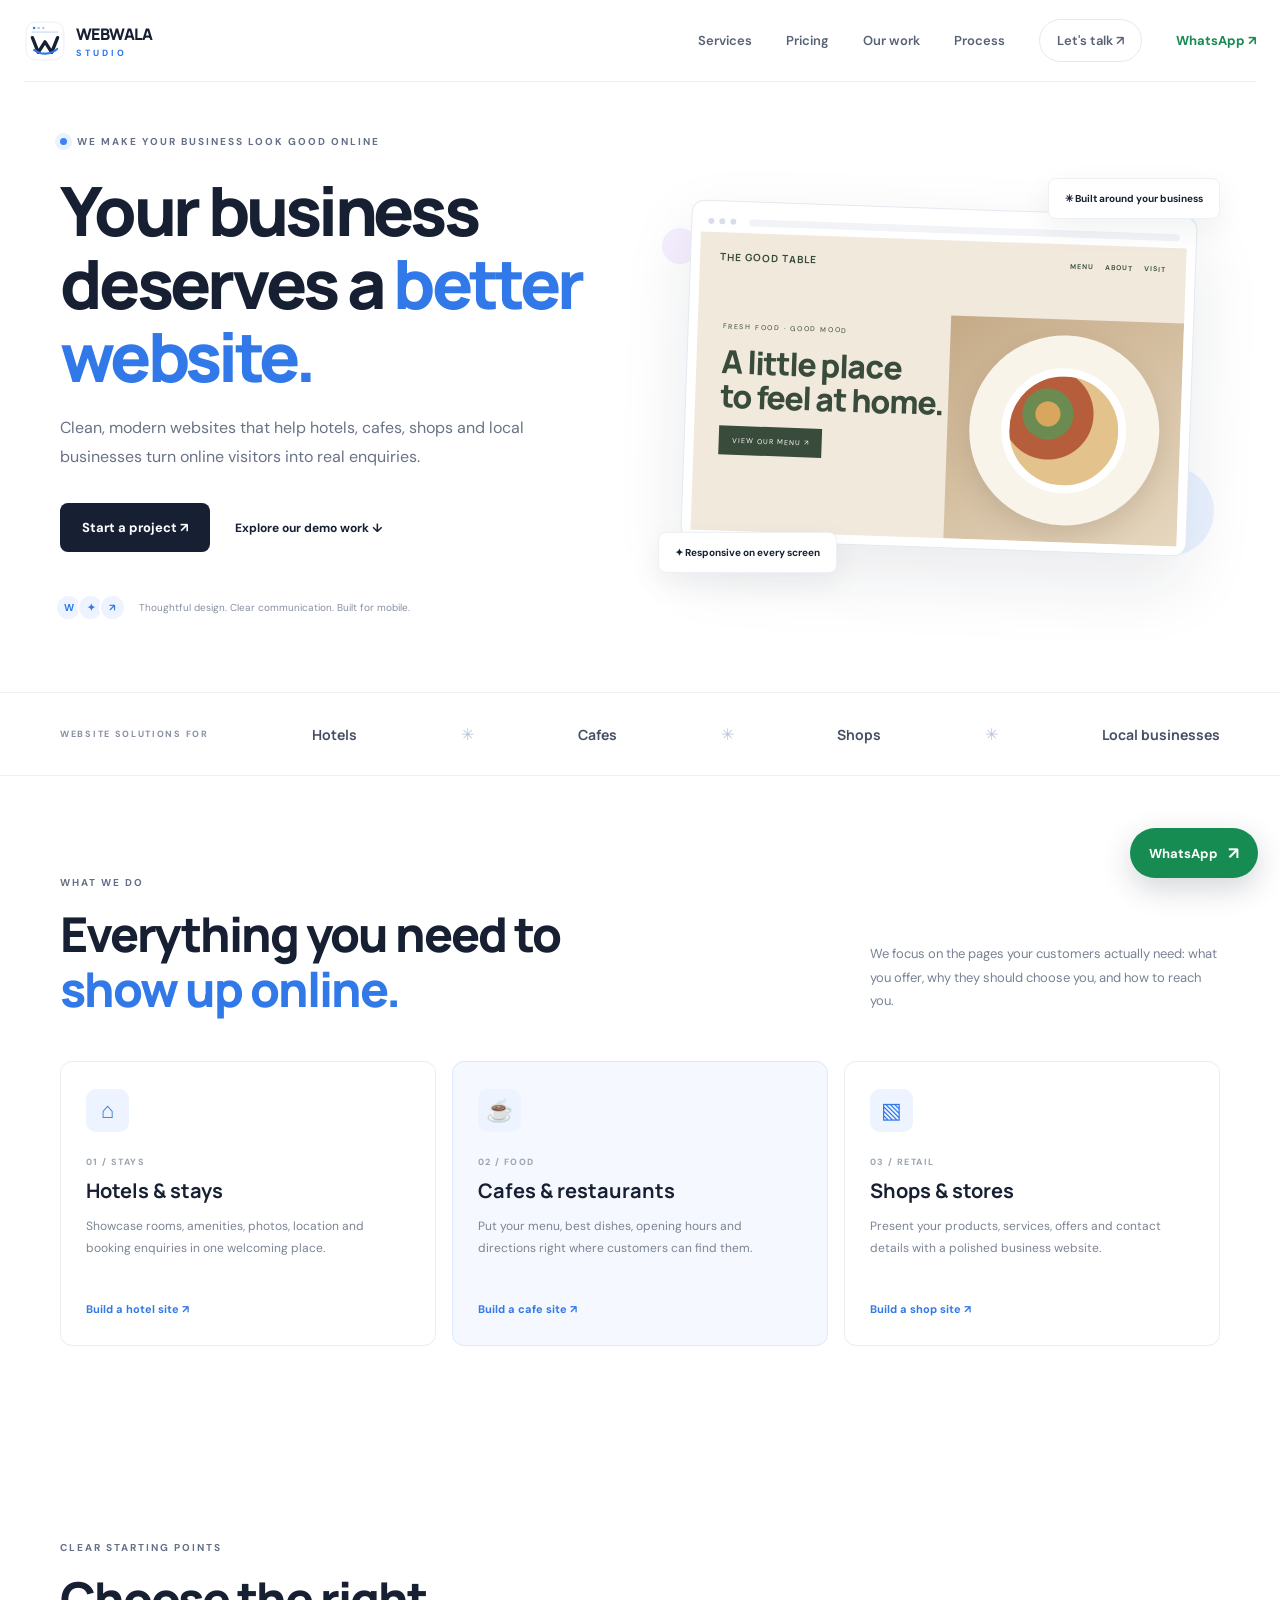
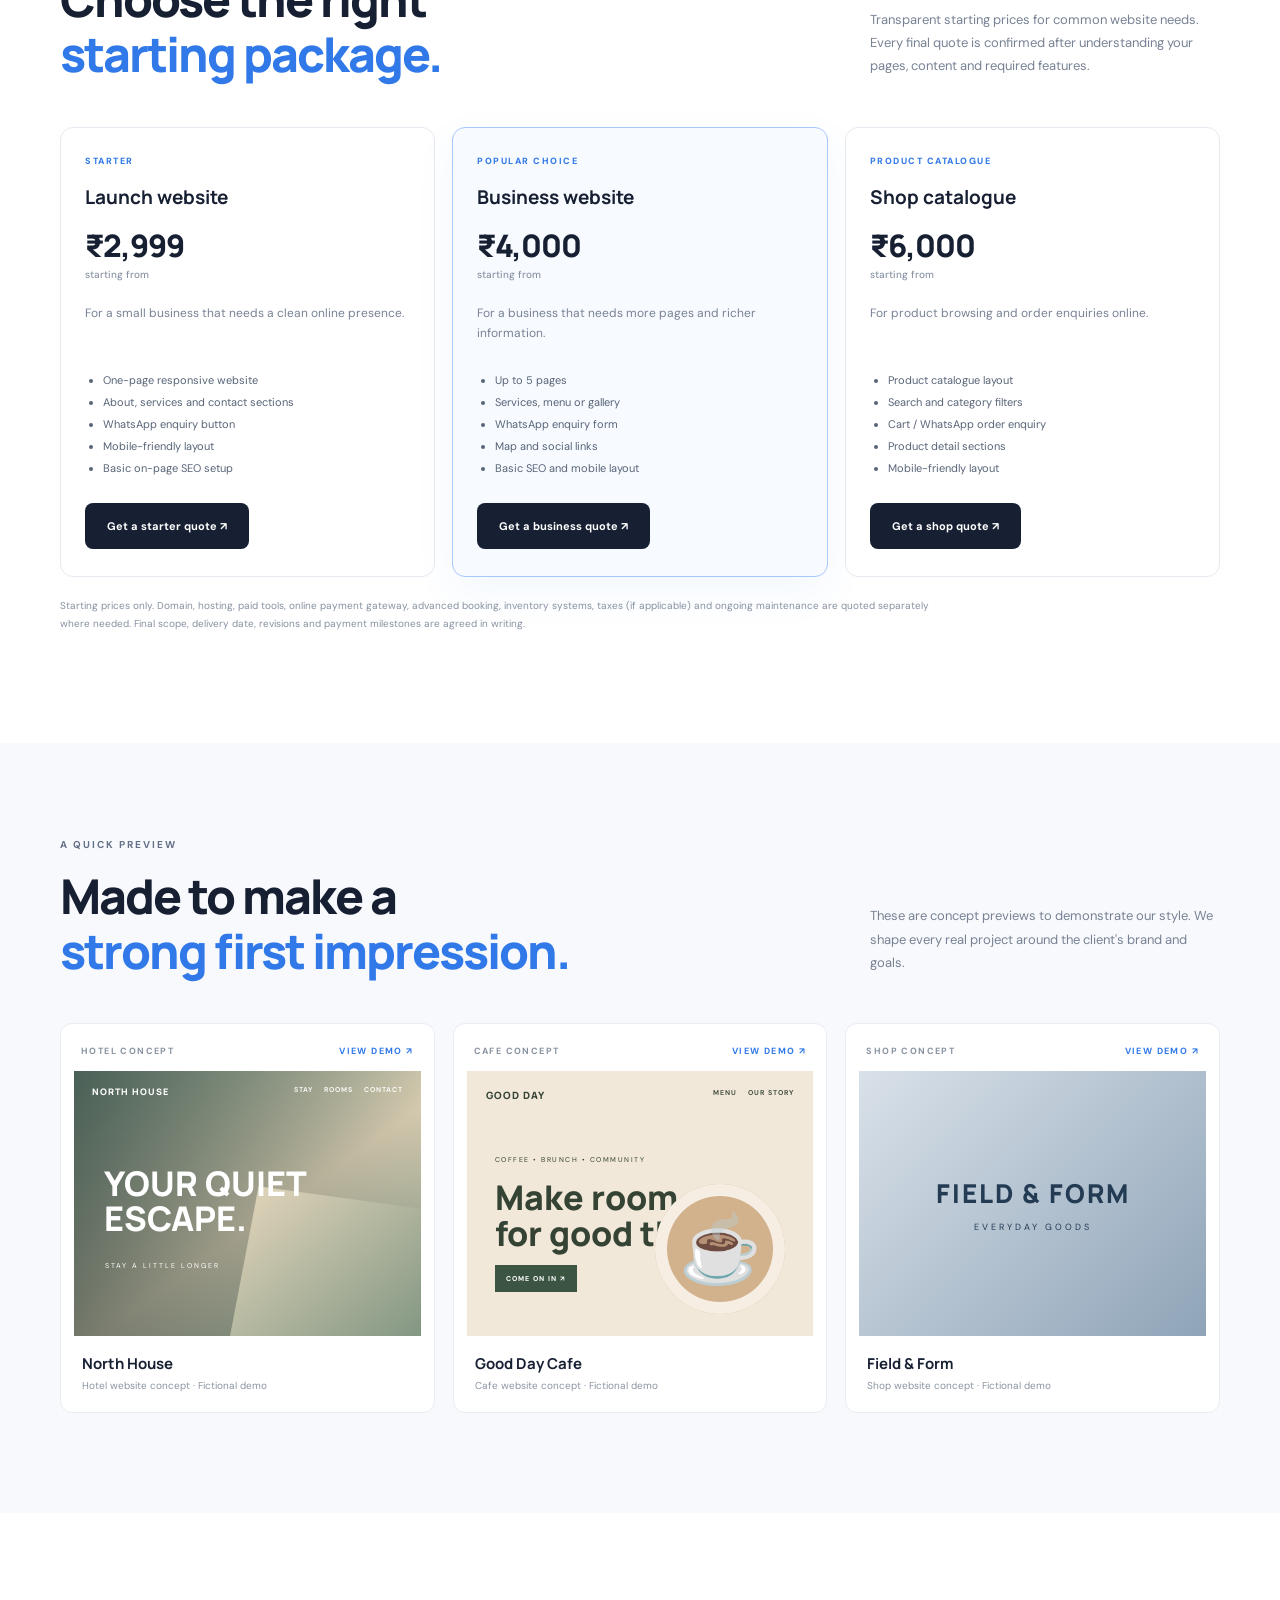
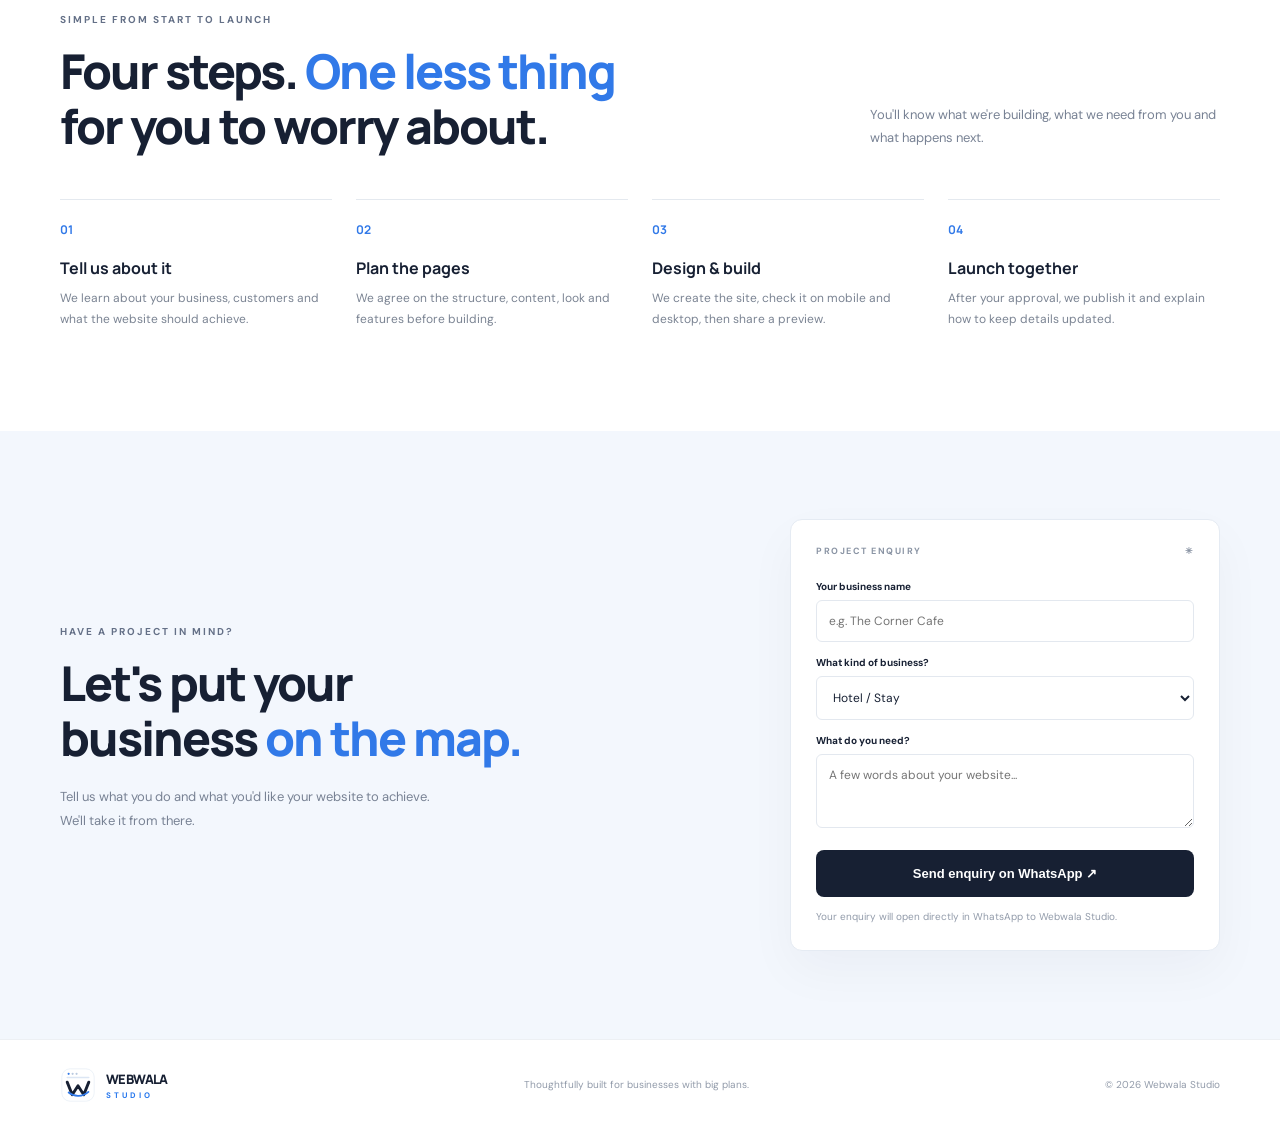
==== commit 1d75e648: "Update business and shop starting prices" ====
--- a/index.html
+++ b/index.html
@@ -37,8 +37,8 @@
 </div></section>
 <section class="pricing-section section section-wrap" id="pricing"><div class="section-heading"><div><div class="eyebrow">CLEAR STARTING POINTS</div><h2>Choose the right<br><span>starting package.</span></h2></div><p>Transparent starting prices for common website needs. Every final quote is confirmed after understanding your pages, content and required features.</p></div><div class="pricing-grid">
 <article class="price-card"><span class="price-label">STARTER</span><h3>Launch website</h3><div class="price-amount">₹2,999 <small>starting from</small></div><p>For a small business that needs a clean online presence.</p><ul><li>One-page responsive website</li><li>About, services and contact sections</li><li>WhatsApp enquiry button</li><li>Mobile-friendly layout</li><li>Basic on-page SEO setup</li></ul><a class="button button-dark" href="#contact">Get a starter quote ↗</a></article>
-<article class="price-card price-featured"><span class="price-label">POPULAR CHOICE</span><h3>Business website</h3><div class="price-amount">₹6,999 <small>starting from</small></div><p>For a business that needs more pages and richer information.</p><ul><li>Up to 5 pages</li><li>Services, menu or gallery</li><li>WhatsApp enquiry form</li><li>Map and social links</li><li>Basic SEO and mobile layout</li></ul><a class="button button-dark" href="#contact">Get a business quote ↗</a></article>
-<article class="price-card"><span class="price-label">PRODUCT CATALOGUE</span><h3>Shop catalogue</h3><div class="price-amount">₹12,999 <small>starting from</small></div><p>For product browsing and order enquiries online.</p><ul><li>Product catalogue layout</li><li>Search and category filters</li><li>Cart / WhatsApp order enquiry</li><li>Product detail sections</li><li>Mobile-friendly layout</li></ul><a class="button button-dark" href="#contact">Get a shop quote ↗</a></article></div><p class="pricing-note">Starting prices only. Domain, hosting, paid tools, online payment gateway, advanced booking, inventory systems, taxes (if applicable) and ongoing maintenance are quoted separately where needed. Final scope, delivery date, revisions and payment milestones are agreed in writing.</p></section>
+<article class="price-card price-featured"><span class="price-label">POPULAR CHOICE</span><h3>Business website</h3><div class="price-amount">₹4,000 <small>starting from</small></div><p>For a business that needs more pages and richer information.</p><ul><li>Up to 5 pages</li><li>Services, menu or gallery</li><li>WhatsApp enquiry form</li><li>Map and social links</li><li>Basic SEO and mobile layout</li></ul><a class="button button-dark" href="#contact">Get a business quote ↗</a></article>
+<article class="price-card"><span class="price-label">PRODUCT CATALOGUE</span><h3>Shop catalogue</h3><div class="price-amount">₹6,000 <small>starting from</small></div><p>For product browsing and order enquiries online.</p><ul><li>Product catalogue layout</li><li>Search and category filters</li><li>Cart / WhatsApp order enquiry</li><li>Product detail sections</li><li>Mobile-friendly layout</li></ul><a class="button button-dark" href="#contact">Get a shop quote ↗</a></article></div><p class="pricing-note">Starting prices only. Domain, hosting, paid tools, online payment gateway, advanced booking, inventory systems, taxes (if applicable) and ongoing maintenance are quoted separately where needed. Final scope, delivery date, revisions and payment milestones are agreed in writing.</p></section>
 <section class="work-section" id="work"><div class="section section-wrap"><div class="section-heading"><div><div class="eyebrow">A QUICK PREVIEW</div><h2>Made to make a<br><span>strong first impression.</span></h2></div><p>These are concept previews to demonstrate our style. We shape every real project around the client's brand and goals.</p></div>
 <div class="work-grid"><article class="work-card"><a href="hotel-demo.html" aria-label="Open hotel website demo"><div class="work-label">HOTEL CONCEPT <span>VIEW DEMO ↗</span></div><div class="hotel-preview"><div class="preview-nav">NORTH HOUSE <small>STAY　 ROOMS　 CONTACT</small></div><div class="hotel-scene"><span>YOUR QUIET<br>ESCAPE.</span><small>STAY A LITTLE LONGER</small></div></div><h3>North House <small>Hotel website concept · Fictional demo</small></h3></a></article>
 <article class="work-card"><a href="cafe-demo.html" aria-label="Open cafe website demo"><div class="work-label">CAFE CONCEPT <span>VIEW DEMO ↗</span></div><div class="cafe-preview"><div class="cafe-top">GOOD DAY <small>MENU　 OUR STORY</small></div><div class="cafe-center"><small>COFFEE • BRUNCH • COMMUNITY</small><strong>Make room<br>for good things.</strong><b>COME ON IN ↗</b></div><div class="coffee-cup">☕</div></div><h3>Good Day Cafe <small>Cafe website concept · Fictional demo</small></h3></a></article><article class="work-card"><a href="shop-demo.html" aria-label="Open shop website demo"><div class="work-label">SHOP CONCEPT <span>VIEW DEMO ↗</span></div><div class="hotel-preview" style="background:linear-gradient(135deg,#d9e1e9,#8fa4b8);display:grid;place-items:center;color:#243b54"><div style="text-align:center"><div style="font:800 26px Manrope;letter-spacing:2px">FIELD & FORM</div><div style="font-size:9px;letter-spacing:3px;margin-top:10px">EVERYDAY GOODS</div></div></div><h3>Field & Form <small>Shop website concept · Fictional demo</small></h3></a></article></div>
--- a/styles.css
+++ b/styles.css
@@ -5,3 +5,21 @@
 .whatsapp-float:hover{background:#117442}
 .whatsapp-float span{font-size:17px}
 @media(max-width:600px){.whatsapp-float{right:14px;bottom:14px;padding:12px 16px}}
+
+
+/* Pricing packages */
+.pricing-section{padding-top:95px;padding-bottom:100px}
+.pricing-grid{display:grid;grid-template-columns:repeat(3,minmax(0,1fr));gap:17px}
+.price-card{border:1px solid #e5eaf1;border-radius:13px;padding:27px 24px;background:#fff;display:flex;flex-direction:column;align-items:flex-start}
+.price-card.price-featured{border-color:#a9c8fa;background:#f7faff;box-shadow:0 15px 40px #3179e810}
+.price-label{font-size:9px;letter-spacing:1.5px;color:#3179e8;font-weight:800}
+.price-card h3{font:700 19px Manrope;margin:17px 0 4px}
+.price-amount{font:800 31px Manrope;letter-spacing:-1px;margin:10px 0}
+.price-amount small{display:block;font:500 10px "DM Sans";letter-spacing:0;color:#8a94a4;margin-top:2px}
+.price-card>p{font-size:12px;line-height:1.7;color:#788294;min-height:42px}
+.price-card ul{padding-left:18px;margin:12px 0 24px;flex:1}
+.price-card li{font-size:11px;line-height:2;color:#586477}
+.price-card .button{font-size:11px}
+.pricing-note{font-size:10px;line-height:1.8;color:#8791a0;margin-top:20px;max-width:900px}
+@media(max-width:800px){.pricing-grid{grid-template-columns:1fr 1fr}}
+@media(max-width:600px){.pricing-grid{grid-template-columns:1fr}.pricing-section{padding-top:70px;padding-bottom:70px}.price-card>p{min-height:0}}
